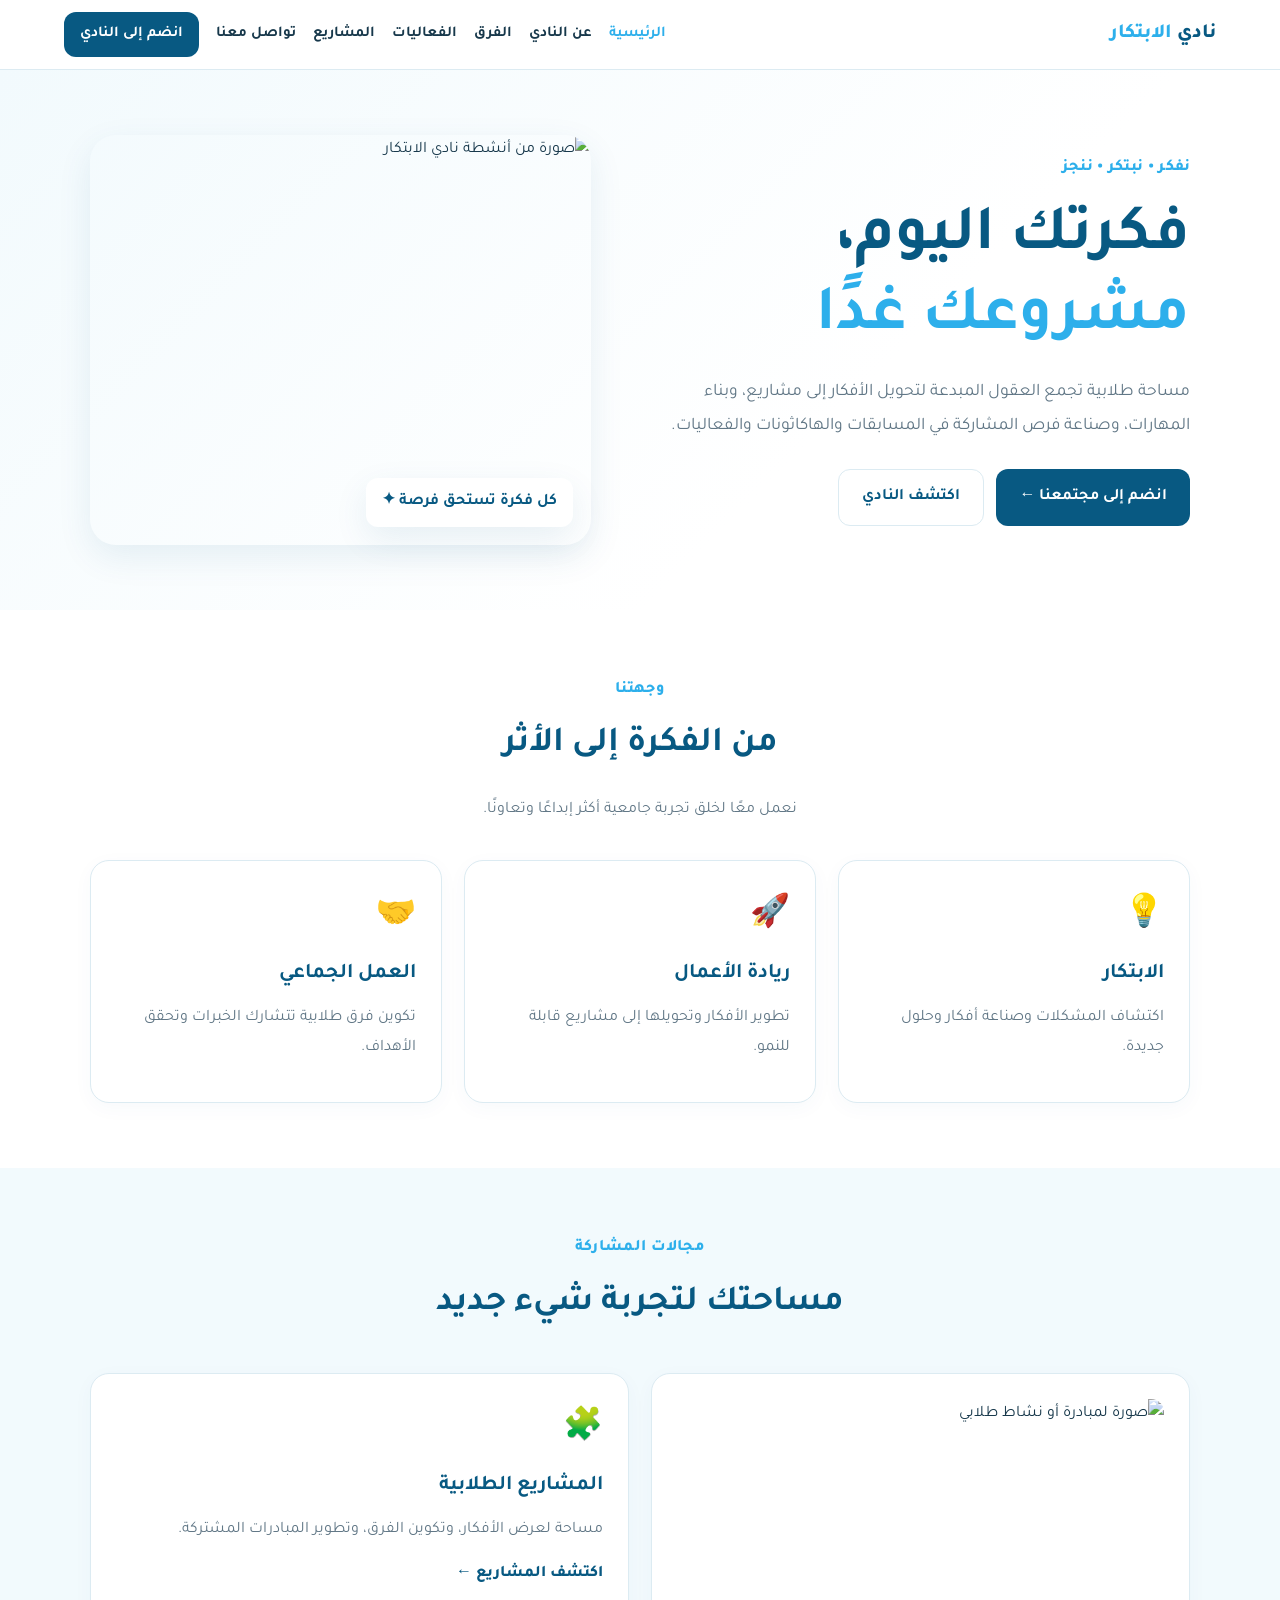
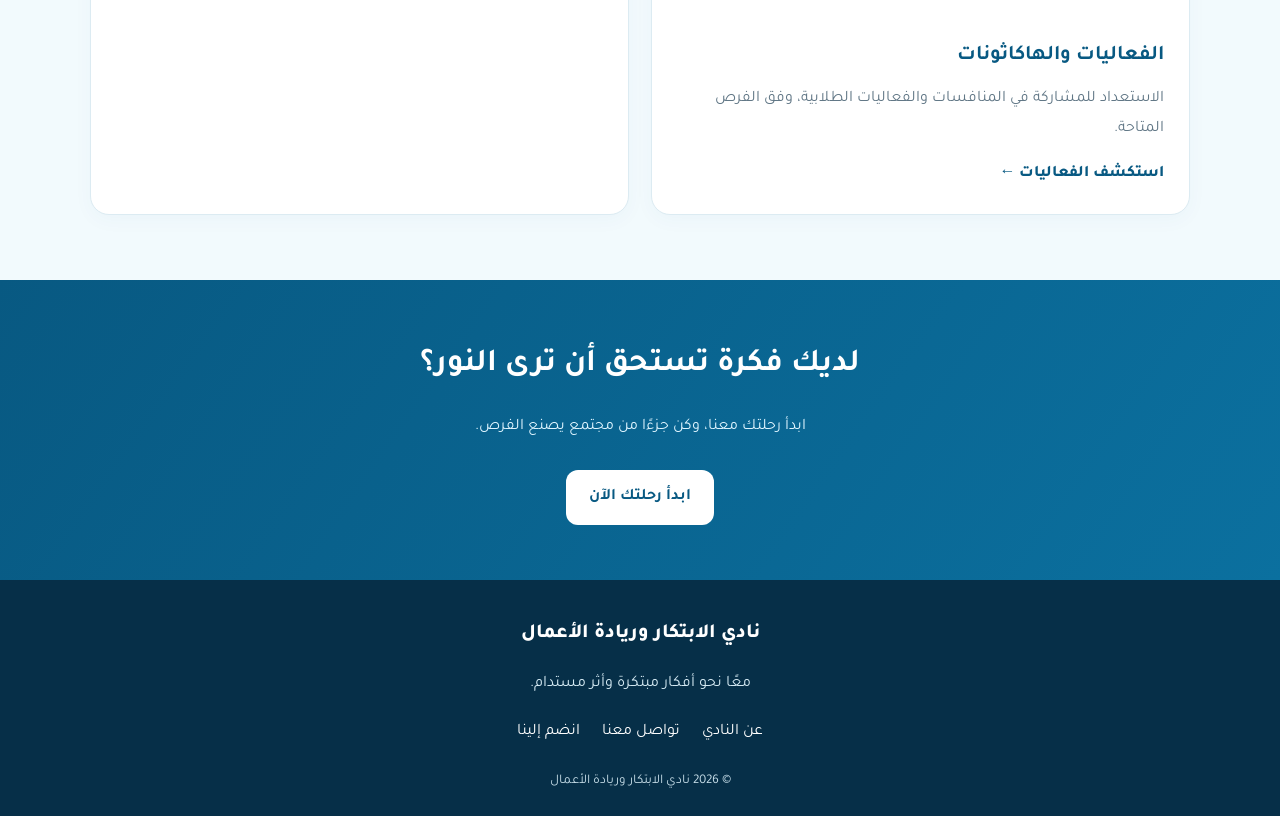
==== index.html @ 8aced0ef "Fix image filename case in index.html" ====
<!DOCTYPE html>
<html lang="ar" dir="rtl">
<head>
  <meta charset="UTF-8">
  <meta name="viewport" content="width=device-width, initial-scale=1.0">
  <meta name="description" content="نادي الابتكار وريادة الأعمال - مساحة طلابية لصناعة الأفكار والمشاريع والفرص">
  <title>نادي الابتكار وريادة الأعمال</title>
  <link rel="stylesheet" href="style.css">
</head>
<body>
<header class="header">
  <a class="logo" href="index.html">نادي <span>الابتكار</span></a>
  <button class="menu-toggle" onclick="document.querySelector('.nav').classList.toggle('open')">☰</button>
  <nav class="nav">
    <a class="active" href="index.html">الرئيسية</a>
    <a href="about.html">عن النادي</a>
    <a href="teams.html">الفرق</a>
    <a href="events.html">الفعاليات</a>
    <a href="projects.html">المشاريع</a>
    <a href="contact.html">تواصل معنا</a>
    <a class="nav-cta" href="join.html">انضم إلى النادي</a>
  </nav>
</header>

<main>
  <section class="hero">
    <div class="hero-content">
      <span class="eyebrow">نفكر • نبتكر • ننجز</span>
      <h1>فكرتك اليوم،<br><span>مشروعك غدًا</span></h1>
      <p>مساحة طلابية تجمع العقول المبدعة لتحويل الأفكار إلى مشاريع، وبناء المهارات، وصناعة فرص المشاركة في المسابقات والهاكاثونات والفعاليات.</p>
      <div class="actions">
        <a class="btn" href="join.html">انضم إلى مجتمعنا ←</a>
        <a class="btn btn-outline" href="about.html">اكتشف النادي</a>
      </div>
    </div>
    <div class="hero-image">
      <img src="IMG_1948.jpeg" alt="صورة من أنشطة نادي الابتكار">
      <div class="image-note">كل فكرة تستحق فرصة ✦</div>
    </div>
  </section>

  <section class="section">
    <div class="section-heading">
      <span class="eyebrow">وجهتنا</span>
      <h2>من الفكرة إلى الأثر</h2>
      <p>نعمل معًا لخلق تجربة جامعية أكثر إبداعًا وتعاونًا.</p>
    </div>
    <div class="grid grid-3">
      <article class="card"><div class="icon">💡</div><h3>الابتكار</h3><p>اكتشاف المشكلات وصناعة أفكار وحلول جديدة.</p></article>
      <article class="card"><div class="icon">🚀</div><h3>ريادة الأعمال</h3><p>تطوير الأفكار وتحويلها إلى مشاريع قابلة للنمو.</p></article>
      <article class="card"><div class="icon">🤝</div><h3>العمل الجماعي</h3><p>تكوين فرق طلابية تتشارك الخبرات وتحقق الأهداف.</p></article>
    </div>
  </section>

  <section class="section soft">
    <div class="section-heading">
      <span class="eyebrow">مجالات المشاركة</span>
      <h2>مساحتك لتجربة شيء جديد</h2>
    </div>
    <div class="grid grid-2">
      <article class="card">
        <img class="card-image" src="IMG_0364.JpG" alt="صورة لمبادرة أو نشاط طلابي">
        <h3>الفعاليات والهاكاثونات</h3>
        <p>الاستعداد للمشاركة في المنافسات والفعاليات الطلابية، وفق الفرص المتاحة.</p>
        <a class="text-link" href="events.html">استكشف الفعاليات ←</a>
      </article>
      <article class="card">
        <div class="icon">🧩</div>
        <h3>المشاريع الطلابية</h3>
        <p>مساحة لعرض الأفكار، وتكوين الفرق، وتطوير المبادرات المشتركة.</p>
        <a class="text-link" href="projects.html">اكتشف المشاريع ←</a>
      </article>
    </div>
  </section>

  <section class="cta-section">
    <h2>لديك فكرة تستحق أن ترى النور؟</h2>
    <p>ابدأ رحلتك معنا، وكن جزءًا من مجتمع يصنع الفرص.</p>
    <a class="btn btn-light" href="join.html">ابدأ رحلتك الآن</a>
  </section>
</main>

<footer class="footer">
  <a class="logo footer-logo" href="index.html">نادي الابتكار وريادة الأعمال</a>
  <p>معًا نحو أفكار مبتكرة وأثر مستدام.</p>
  <div class="footer-links">
    <a href="about.html">عن النادي</a><a href="contact.html">تواصل معنا</a><a href="join.html">انضم إلينا</a>
  </div>
  <small>© 2026 نادي الابتكار وريادة الأعمال</small>
</footer>
<script src="script.js"></script>
</body>
</html>
---- style.css ----
@import url('https://fonts.googleapis.com/css2?family=Tajawal:wght@400;500;600;700;800&display=swap');

:root {
  --blue: #2DAFEB;
  --dark: #085982;
  --ink: #17384B;
  --muted: #617786;
  --light: #F2FAFD;
  --white: #FFFFFF;
  --border: #DCEBF2;
  --shadow: 0 12px 35px rgba(8,89,130,.09);
}

* { box-sizing: border-box; }
html { scroll-behavior: smooth; }
body {
  margin: 0;
  font-family: 'Tajawal', Tahoma, Arial, sans-serif;
  color: var(--ink);
  background: var(--white);
  line-height: 1.9;
}
a { color: inherit; text-decoration: none; }
img { max-width: 100%; display: block; }
button, input, textarea, select { font: inherit; }
button, .btn { cursor: pointer; }

.header {
  position: sticky;
  top: 0;
  z-index: 10;
  background: rgba(255,255,255,.96);
  border-bottom: 1px solid var(--border);
  padding: 12px 5%;
  display: flex;
  align-items: center;
  justify-content: space-between;
  gap: 20px;
}
.logo { font-size: 1.25rem; font-weight: 800; color: var(--dark); white-space: nowrap; }
.logo span { color: var(--blue); }
.nav { display: flex; align-items: center; gap: 17px; flex-wrap: wrap; }
.nav a { font-size: .94rem; font-weight: 600; transition: color .2s; }
.nav a:hover, .nav a.active { color: var(--blue); }
.nav .nav-cta {
  background: var(--dark);
  color: white;
  padding: 8px 16px;
  border-radius: 12px;
}
.menu-toggle {
  display: none;
  background: var(--light);
  color: var(--dark);
  border: 0;
  padding: 7px 12px;
  border-radius: 8px;
  font-size: 1.4rem;
}

.hero {
  padding: 65px 7%;
  display: grid;
  grid-template-columns: 1.05fr .95fr;
  gap: 45px;
  align-items: center;
  background: linear-gradient(135deg, #F2FAFD, #FFFFFF 65%);
}
.hero h1 {
  font-size: clamp(2.5rem, 5vw, 4.5rem);
  line-height: 1.25;
  margin: 15px 0;
  color: var(--dark);
}
.hero h1 span { color: var(--blue); }
.hero p { color: var(--muted); font-size: 1.1rem; max-width: 650px; }
.eyebrow { color: var(--blue); font-weight: 800; letter-spacing: .3px; }
.actions { display: flex; flex-wrap: wrap; gap: 12px; margin-top: 26px; }
.btn {
  display: inline-flex;
  justify-content: center;
  align-items: center;
  border: 0;
  background: var(--dark);
  color: white;
  padding: 12px 23px;
  border-radius: 12px;
  font-weight: 700;
  transition: transform .2s, background .2s;
}
.btn:hover { background: #064565; transform: translateY(-2px); }
.btn-outline { background: white; color: var(--dark); border: 1px solid var(--border); }
.btn-outline:hover { color: white; }
.hero-image { position: relative; }
.hero-image img {
  width: 100%;
  height: 410px;
  object-fit: cover;
  border-radius: 26px;
  box-shadow: var(--shadow);
}
.image-note {
  position: absolute;
  bottom: 18px;
  right: 18px;
  background: white;
  color: var(--dark);
  padding: 9px 16px;
  border-radius: 12px;
  font-weight: 700;
  box-shadow: var(--shadow);
}

.section { padding: 65px 7%; }
.soft { background: var(--light); }
.section-heading { text-align: center; margin: 0 auto 35px; max-width: 700px; }
.section-heading h2, .section h2 { color: var(--dark); }
.section-heading h2 { font-size: 2.2rem; margin: 7px 0; }
.section-heading p { color: var(--muted); }
.grid { display: grid; gap: 22px; }
.grid-2 { grid-template-columns: repeat(2, minmax(0,1fr)); }
.grid-3 { grid-template-columns: repeat(3, minmax(0,1fr)); }
.card {
  background: white;
  border: 1px solid var(--border);
  border-radius: 19px;
  padding: 25px;
  box-shadow: 0 5px 20px rgba(8,89,130,.035);
  transition: transform .2s, box-shadow .2s;
  min-width: 0;
}
.card:hover { transform: translateY(-4px); box-shadow: var(--shadow); }
.card h3 { color: var(--dark); margin: 8px 0; font-size: 1.3rem; }
.card p { color: var(--muted); margin: 8px 0 14px; }
.card-image {
  width: 100%;
  height: 220px;
  object-fit: cover;
  border-radius: 13px;
  margin-bottom: 18px;
}
.icon { font-size: 2rem; margin-bottom: 8px; }
.text-link { color: var(--dark); font-weight: 800; }
.text-link:hover { color: var(--blue); }

.cta-section {
  text-align: center;
  padding: 55px 7%;
  background: linear-gradient(125deg, var(--dark), #0B709F);
  color: white;
}
.cta-section h2 { font-size: 2rem; margin: 0 0 8px; }
.cta-section p { color: #DFF5FF; }
.btn-light { background: white; color: var(--dark); margin-top: 12px; }
.btn-light:hover { background: #EAF8FF; color: var(--dark); }

.page-hero {
  padding: 65px 7%;
  text-align: center;
  background: linear-gradient(135deg, #EAF8FF, #FFFFFF);
}
.page-hero h1 { color: var(--dark); font-size: clamp(2rem,4vw,3.4rem); margin: 10px 0; }
.page-hero p { color: var(--muted); max-width: 760px; margin: auto; font-size: 1.08rem; }
.tag {
  display: inline-block;
  padding: 4px 12px;
  border-radius: 20px;
  background: #E5F7FF;
  color: var(--dark);
  font-size: .85rem;
  font-weight: 700;
}
.notice {
  background: #F2FAFD;
  color: var(--dark);
  border-right: 4px solid var(--blue);
  border-radius: 10px;
  padding: 15px 18px;
  margin-top: 25px;
}

.form-layout { display: grid; grid-template-columns: .85fr 1.15fr; gap: 35px; align-items: start; }
.form-card { background: white; border: 1px solid var(--border); padding: 28px; border-radius: 20px; box-shadow: var(--shadow); }
.form-card label { display: block; font-weight: 700; margin: 12px 0 5px; }
.form-card input, .form-card textarea, .form-card select {
  display: block;
  width: 100%;
  border: 1px solid #CCDDE7;
  border-radius: 10px;
  padding: 11px 13px;
  background: #FCFEFF;
  color: var(--ink);
  outline: none;
}
.form-card input:focus, .form-card textarea:focus, .form-card select:focus {
  border-color: var(--blue);
  box-shadow: 0 0 0 3px rgba(45,175,235,.12);
}
.form-card textarea { resize: vertical; }
.form-card .btn { margin-top: 18px; width: 100%; }
.form-card small { display: block; color: var(--muted); margin-top: 12px; }
.form-status { color: var(--dark); font-weight: 700; }

.footer { background: #062F48; color: white; padding: 35px 7% 20px; text-align: center; }
.footer-logo { color: white; }
.footer p { color: #D5EAF3; }
.footer-links { display: flex; justify-content: center; gap: 22px; flex-wrap: wrap; margin: 18px 0; }
.footer-links a:hover { color: var(--blue); }
.footer small { color: #C5DCE7; }

@media (max-width: 1000px) {
  .header { flex-wrap: wrap; }
  .menu-toggle { display: block; }
  .nav { display: none; width: 100%; flex-direction: column; align-items: stretch; gap: 0; }
  .nav.open { display: flex; }
  .nav a { padding: 10px; border-bottom: 1px solid var(--border); }
  .nav .nav-cta { text-align: center; margin-top: 8px; }
  .hero { grid-template-columns: 1fr; padding: 45px 6%; }
  .hero-image img { height: 340px; }
  .grid-3 { grid-template-columns: repeat(2, minmax(0,1fr)); }
}
@media (max-width: 600px) {
  .header { padding: 12px 5%; }
  .hero { gap: 25px; }
  .hero h1 { font-size: 2.5rem; }
  .hero-image img { height: 270px; border-radius: 18px; }
  .section { padding: 45px 5%; }
  .section-heading h2 { font-size: 1.8rem; }
  .grid-2, .grid-3, .form-layout { grid-template-columns: 1fr; }
  .card { padding: 20px; }
  .card-image { height: 210px; }
  .page-hero { padding: 45px 5%; }
  .form-card { padding: 20px; }
  .cta-section { padding: 42px 5%; }
  .cta-section h2 { font-size: 1.7rem; }
}
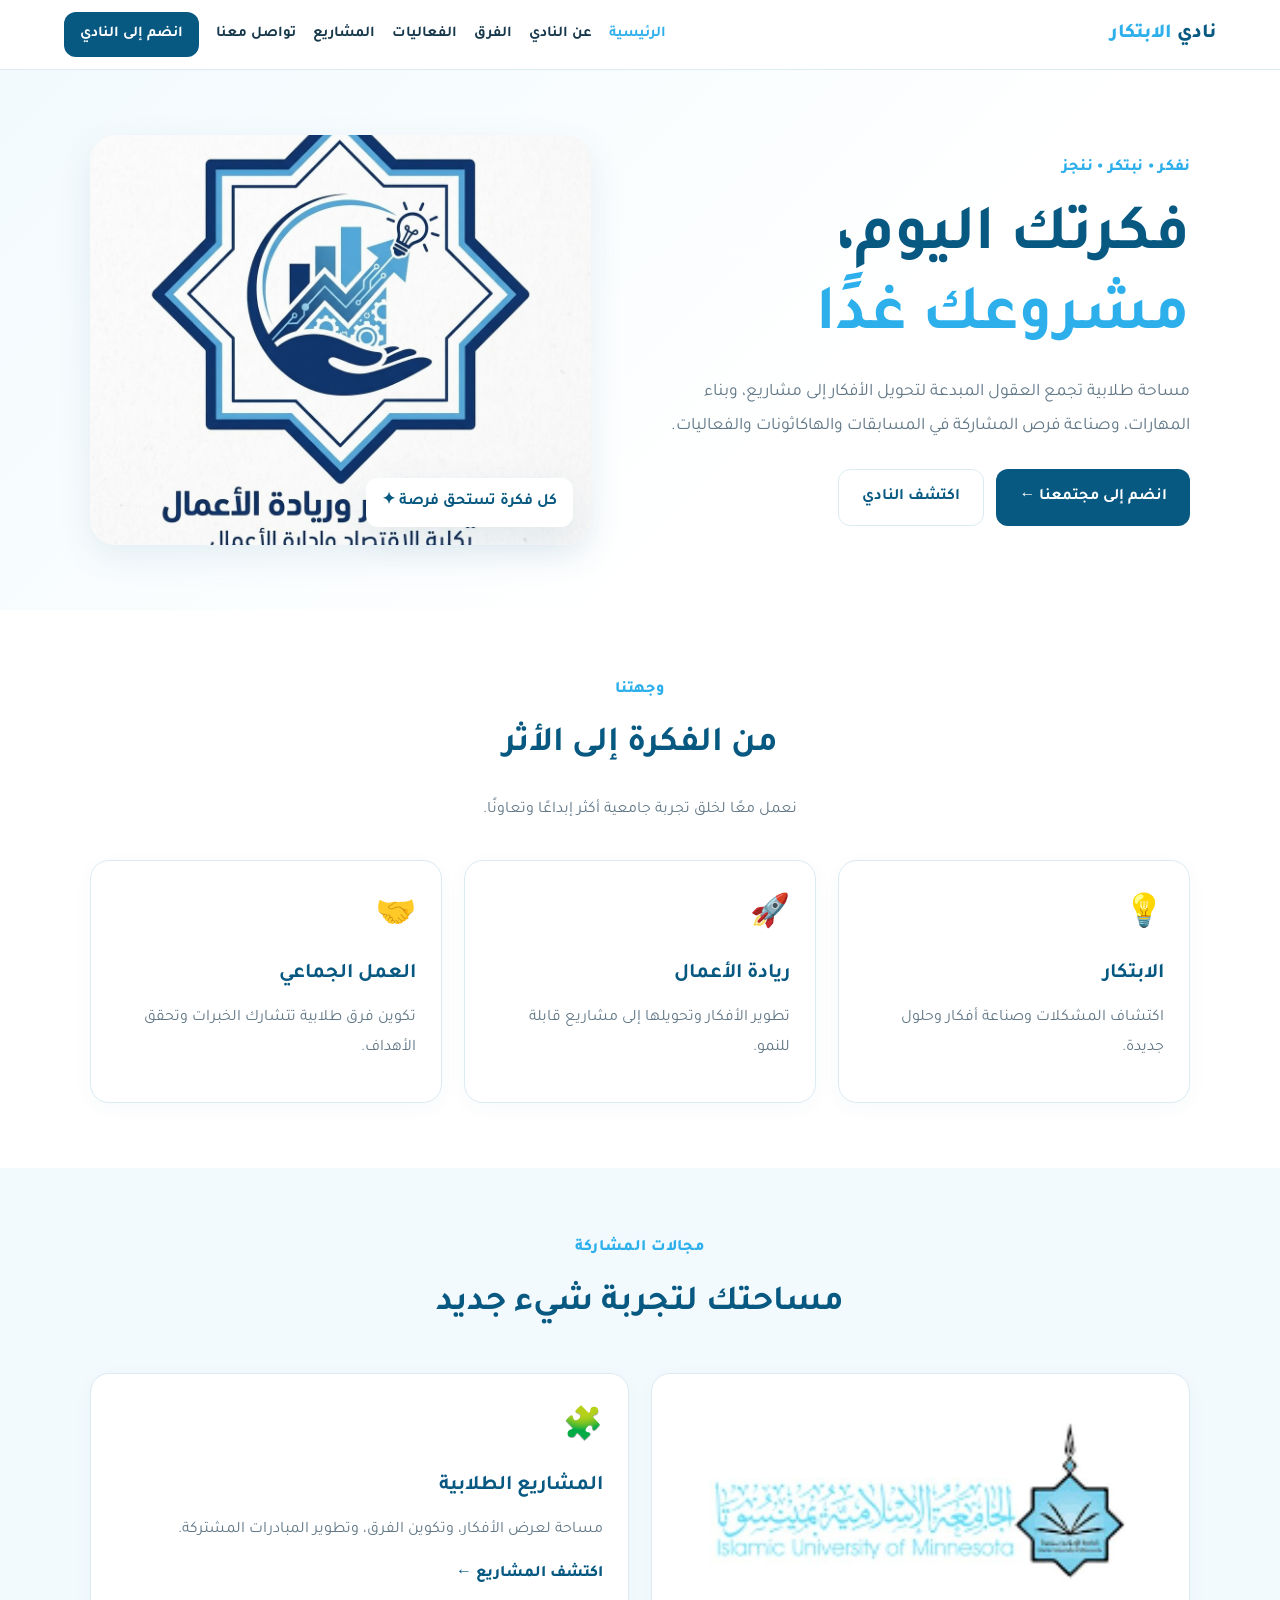
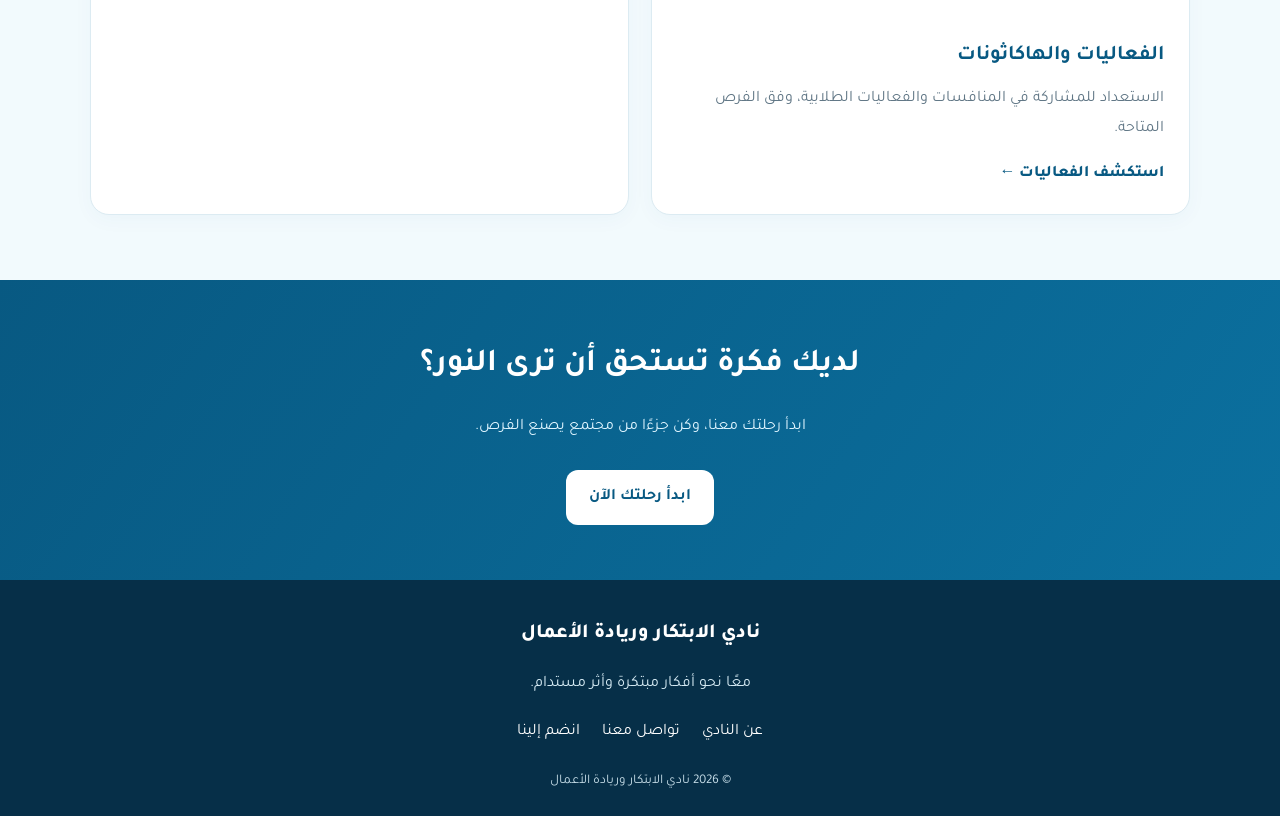
==== commit dcb9213e: "Update index.html" ====
--- a/index.html
+++ b/index.html
@@ -35,7 +35,7 @@
       </div>
     </div>
     <div class="hero-image">
-      <img src="IMG_1948.jpeg" alt="صورة من أنشطة نادي الابتكار">
+      <img src="IMG_1948.JPG" alt="صورة من أنشطة نادي الابتكار">
       <div class="image-note">كل فكرة تستحق فرصة ✦</div>
     </div>
   </section>
@@ -60,7 +60,7 @@
     </div>
     <div class="grid grid-2">
       <article class="card">
-        <img class="card-image" src="IMG_0364.JpG" alt="صورة لمبادرة أو نشاط طلابي">
+        <img class="card-image" src="IMG_0364.JPG" alt="صورة لمبادرة أو نشاط طلابي">
         <h3>الفعاليات والهاكاثونات</h3>
         <p>الاستعداد للمشاركة في المنافسات والفعاليات الطلابية، وفق الفرص المتاحة.</p>
         <a class="text-link" href="events.html">استكشف الفعاليات ←</a>
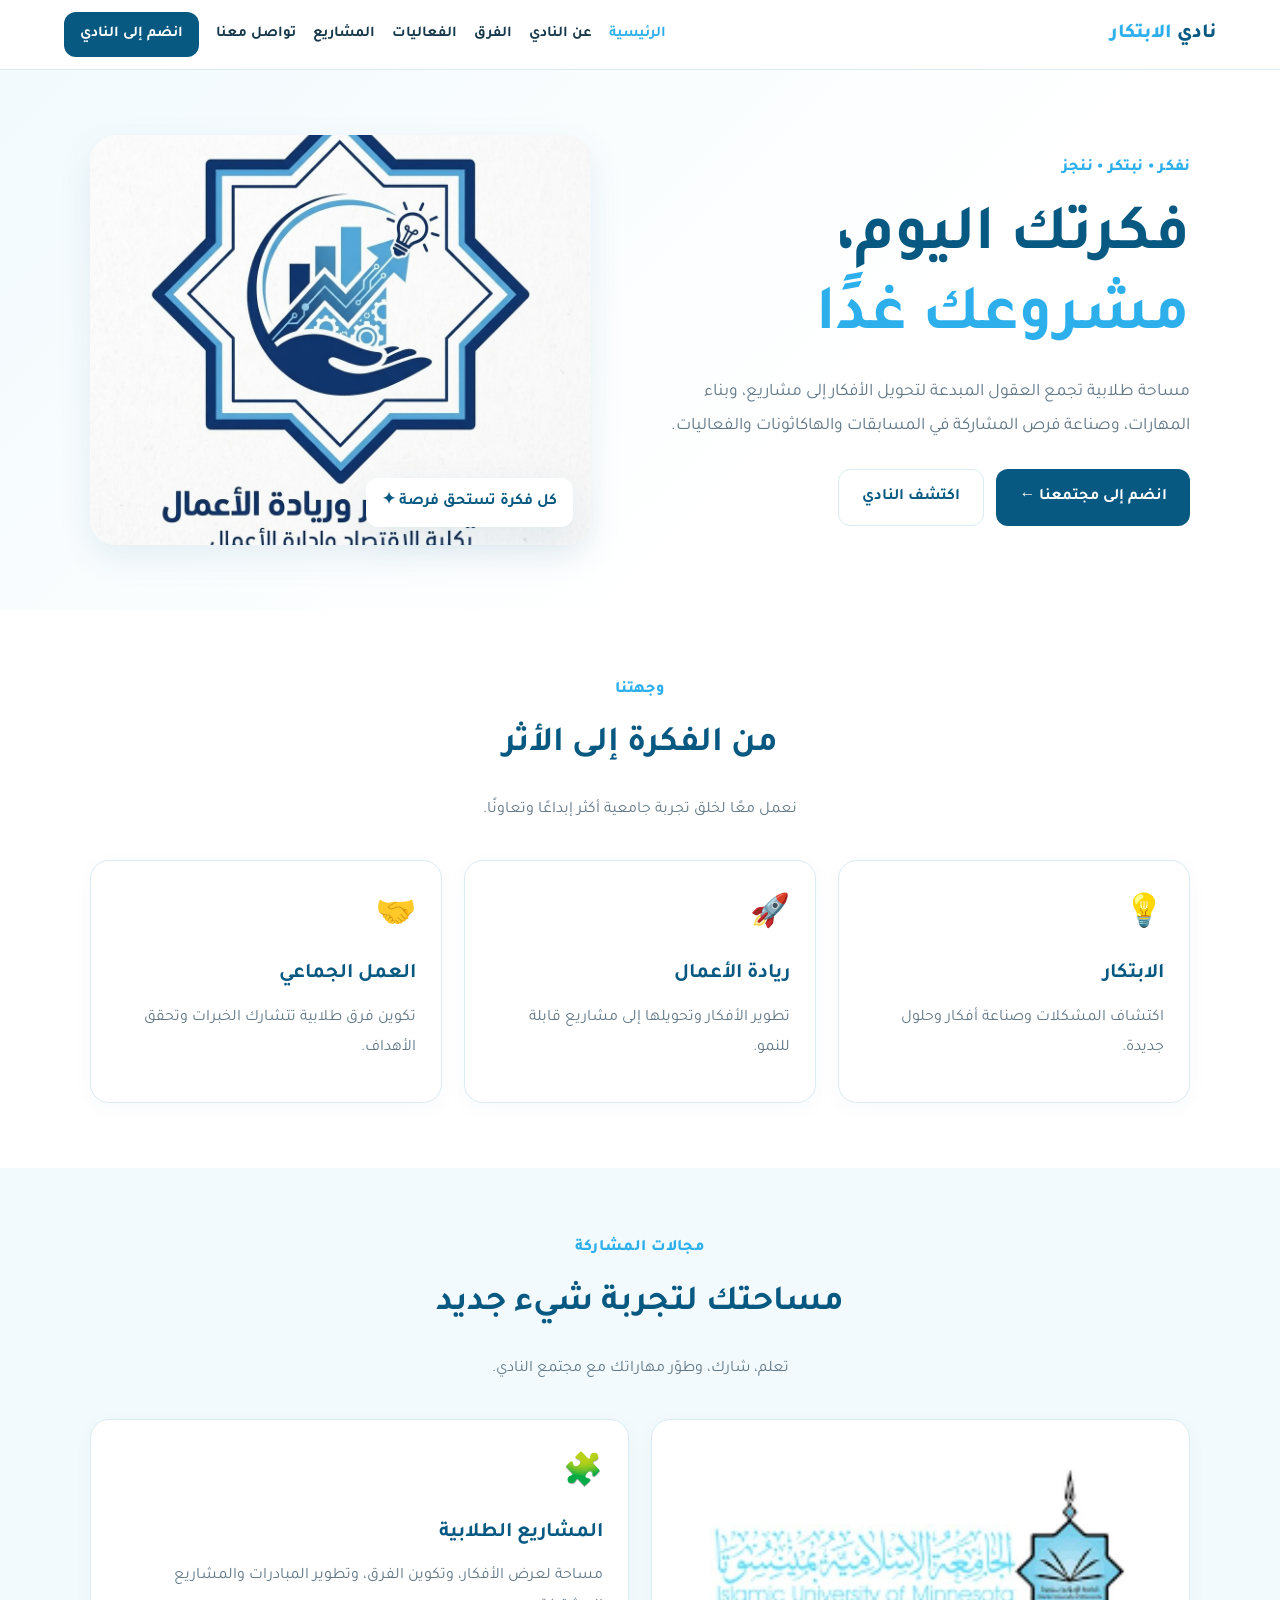
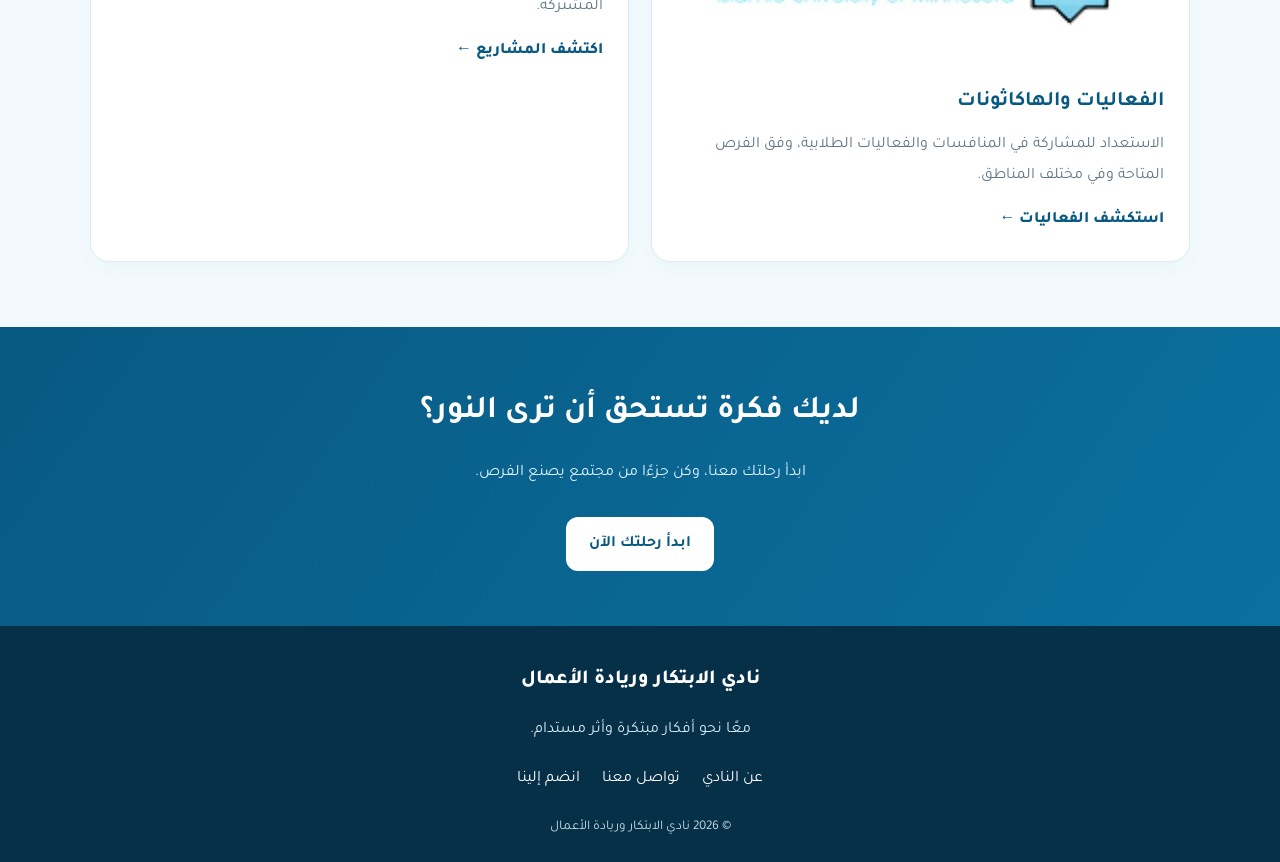
==== commit 7745c71b: "Update index.html" ====
--- a/index.html
+++ b/index.html
@@ -1,17 +1,26 @@
-
 <!DOCTYPE html>
 <html lang="ar" dir="rtl">
 <head>
   <meta charset="UTF-8">
   <meta name="viewport" content="width=device-width, initial-scale=1.0">
   <meta name="description" content="نادي الابتكار وريادة الأعمال - مساحة طلابية لصناعة الأفكار والمشاريع والفرص">
+  <meta name="theme-color" content="#085982">
   <title>نادي الابتكار وريادة الأعمال</title>
+  <!-- ملف التنسيق -->
   <link rel="stylesheet" href="style.css">
 </head>
 <body>
 <header class="header">
-  <a class="logo" href="index.html">نادي <span>الابتكار</span></a>
-  <button class="menu-toggle" onclick="document.querySelector('.nav').classList.toggle('open')">☰</button>
+  <a class="logo" href="index.html">
+    نادي <span>الابتكار</span>
+  </a>
+  <button
+    class="menu-toggle"
+    type="button"
+    aria-label="فتح قائمة التنقل"
+    onclick="document.querySelector('.nav').classList.toggle('open')">
+    ☰
+  </button>
   <nav class="nav">
     <a class="active" href="index.html">الرئيسية</a>
     <a href="about.html">عن النادي</a>
@@ -22,24 +31,35 @@
     <a class="nav-cta" href="join.html">انضم إلى النادي</a>
   </nav>
 </header>
-
 <main>
+  <!-- القسم الرئيسي -->
   <section class="hero">
     <div class="hero-content">
       <span class="eyebrow">نفكر • نبتكر • ننجز</span>
-      <h1>فكرتك اليوم،<br><span>مشروعك غدًا</span></h1>
-      <p>مساحة طلابية تجمع العقول المبدعة لتحويل الأفكار إلى مشاريع، وبناء المهارات، وصناعة فرص المشاركة في المسابقات والهاكاثونات والفعاليات.</p>
+      <h1>
+        فكرتك اليوم،
+        <br>
+        <span>مشروعك غدًا</span>
+      </h1>
+      <p>
+        مساحة طلابية تجمع العقول المبدعة لتحويل الأفكار إلى مشاريع،
+        وبناء المهارات، وصناعة فرص المشاركة في المسابقات
+        والهاكاثونات والفعاليات.
+      </p>
       <div class="actions">
         <a class="btn" href="join.html">انضم إلى مجتمعنا ←</a>
         <a class="btn btn-outline" href="about.html">اكتشف النادي</a>
       </div>
     </div>
     <div class="hero-image">
-      <img src="IMG_1948.JPG" alt="صورة من أنشطة نادي الابتكار">
+      <img
+        src="IMG_1948.JPG"
+        alt="صورة من أنشطة نادي الابتكار"
+        onerror="this.style.display='none'">
       <div class="image-note">كل فكرة تستحق فرصة ✦</div>
     </div>
   </section>
-
+  <!-- أهداف النادي -->
   <section class="section">
     <div class="section-heading">
       <span class="eyebrow">وجهتنا</span>
@@ -47,49 +67,79 @@
       <p>نعمل معًا لخلق تجربة جامعية أكثر إبداعًا وتعاونًا.</p>
     </div>
     <div class="grid grid-3">
-      <article class="card"><div class="icon">💡</div><h3>الابتكار</h3><p>اكتشاف المشكلات وصناعة أفكار وحلول جديدة.</p></article>
-      <article class="card"><div class="icon">🚀</div><h3>ريادة الأعمال</h3><p>تطوير الأفكار وتحويلها إلى مشاريع قابلة للنمو.</p></article>
-      <article class="card"><div class="icon">🤝</div><h3>العمل الجماعي</h3><p>تكوين فرق طلابية تتشارك الخبرات وتحقق الأهداف.</p></article>
+      <article class="card">
+        <div class="icon">💡</div>
+        <h3>الابتكار</h3>
+        <p>اكتشاف المشكلات وصناعة أفكار وحلول جديدة.</p>
+      </article>
+      <article class="card">
+        <div class="icon">🚀</div>
+        <h3>ريادة الأعمال</h3>
+        <p>تطوير الأفكار وتحويلها إلى مشاريع قابلة للنمو.</p>
+      </article>
+      <article class="card">
+        <div class="icon">🤝</div>
+        <h3>العمل الجماعي</h3>
+        <p>تكوين فرق طلابية تتشارك الخبرات وتحقق الأهداف.</p>
+      </article>
     </div>
   </section>
-
+  <!-- مجالات المشاركة -->
   <section class="section soft">
     <div class="section-heading">
       <span class="eyebrow">مجالات المشاركة</span>
       <h2>مساحتك لتجربة شيء جديد</h2>
+      <p>تعلم، شارك، وطوّر مهاراتك مع مجتمع النادي.</p>
     </div>
     <div class="grid grid-2">
       <article class="card">
-        <img class="card-image" src="IMG_0364.JPG" alt="صورة لمبادرة أو نشاط طلابي">
+        <img
+          class="card-image"
+          src="IMG_0364.JPG"
+          alt="صورة لمبادرة أو نشاط طلابي">
         <h3>الفعاليات والهاكاثونات</h3>
-        <p>الاستعداد للمشاركة في المنافسات والفعاليات الطلابية، وفق الفرص المتاحة.</p>
-        <a class="text-link" href="events.html">استكشف الفعاليات ←</a>
+        <p>
+          الاستعداد للمشاركة في المنافسات والفعاليات الطلابية،
+          وفق الفرص المتاحة وفي مختلف المناطق.
+        </p>
+        <a class="text-link" href="events.html">
+          استكشف الفعاليات ←
+        </a>
       </article>
       <article class="card">
         <div class="icon">🧩</div>
         <h3>المشاريع الطلابية</h3>
-        <p>مساحة لعرض الأفكار، وتكوين الفرق، وتطوير المبادرات المشتركة.</p>
-        <a class="text-link" href="projects.html">اكتشف المشاريع ←</a>
+        <p>
+          مساحة لعرض الأفكار، وتكوين الفرق،
+          وتطوير المبادرات والمشاريع المشتركة.
+        </p>
+        <a class="text-link" href="projects.html">
+          اكتشف المشاريع ←
+        </a>
       </article>
     </div>
   </section>
-
+  <!-- دعوة للانضمام -->
   <section class="cta-section">
     <h2>لديك فكرة تستحق أن ترى النور؟</h2>
     <p>ابدأ رحلتك معنا، وكن جزءًا من مجتمع يصنع الفرص.</p>
     <a class="btn btn-light" href="join.html">ابدأ رحلتك الآن</a>
   </section>
 </main>
-
+<!-- تذييل الموقع -->
 <footer class="footer">
-  <a class="logo footer-logo" href="index.html">نادي الابتكار وريادة الأعمال</a>
+  <a class="logo footer-logo" href="index.html">
+    نادي الابتكار وريادة الأعمال
+  </a>
   <p>معًا نحو أفكار مبتكرة وأثر مستدام.</p>
   <div class="footer-links">
-    <a href="about.html">عن النادي</a><a href="contact.html">تواصل معنا</a><a href="join.html">انضم إلينا</a>
+    <a href="about.html">عن النادي</a>
+    <a href="contact.html">تواصل معنا</a>
+    <a href="join.html">انضم إلينا</a>
   </div>
   <small>© 2026 نادي الابتكار وريادة الأعمال</small>
 </footer>
+<!-- ملف JavaScript -->
 <script src="script.js"></script>
 </body>
 </html>
-
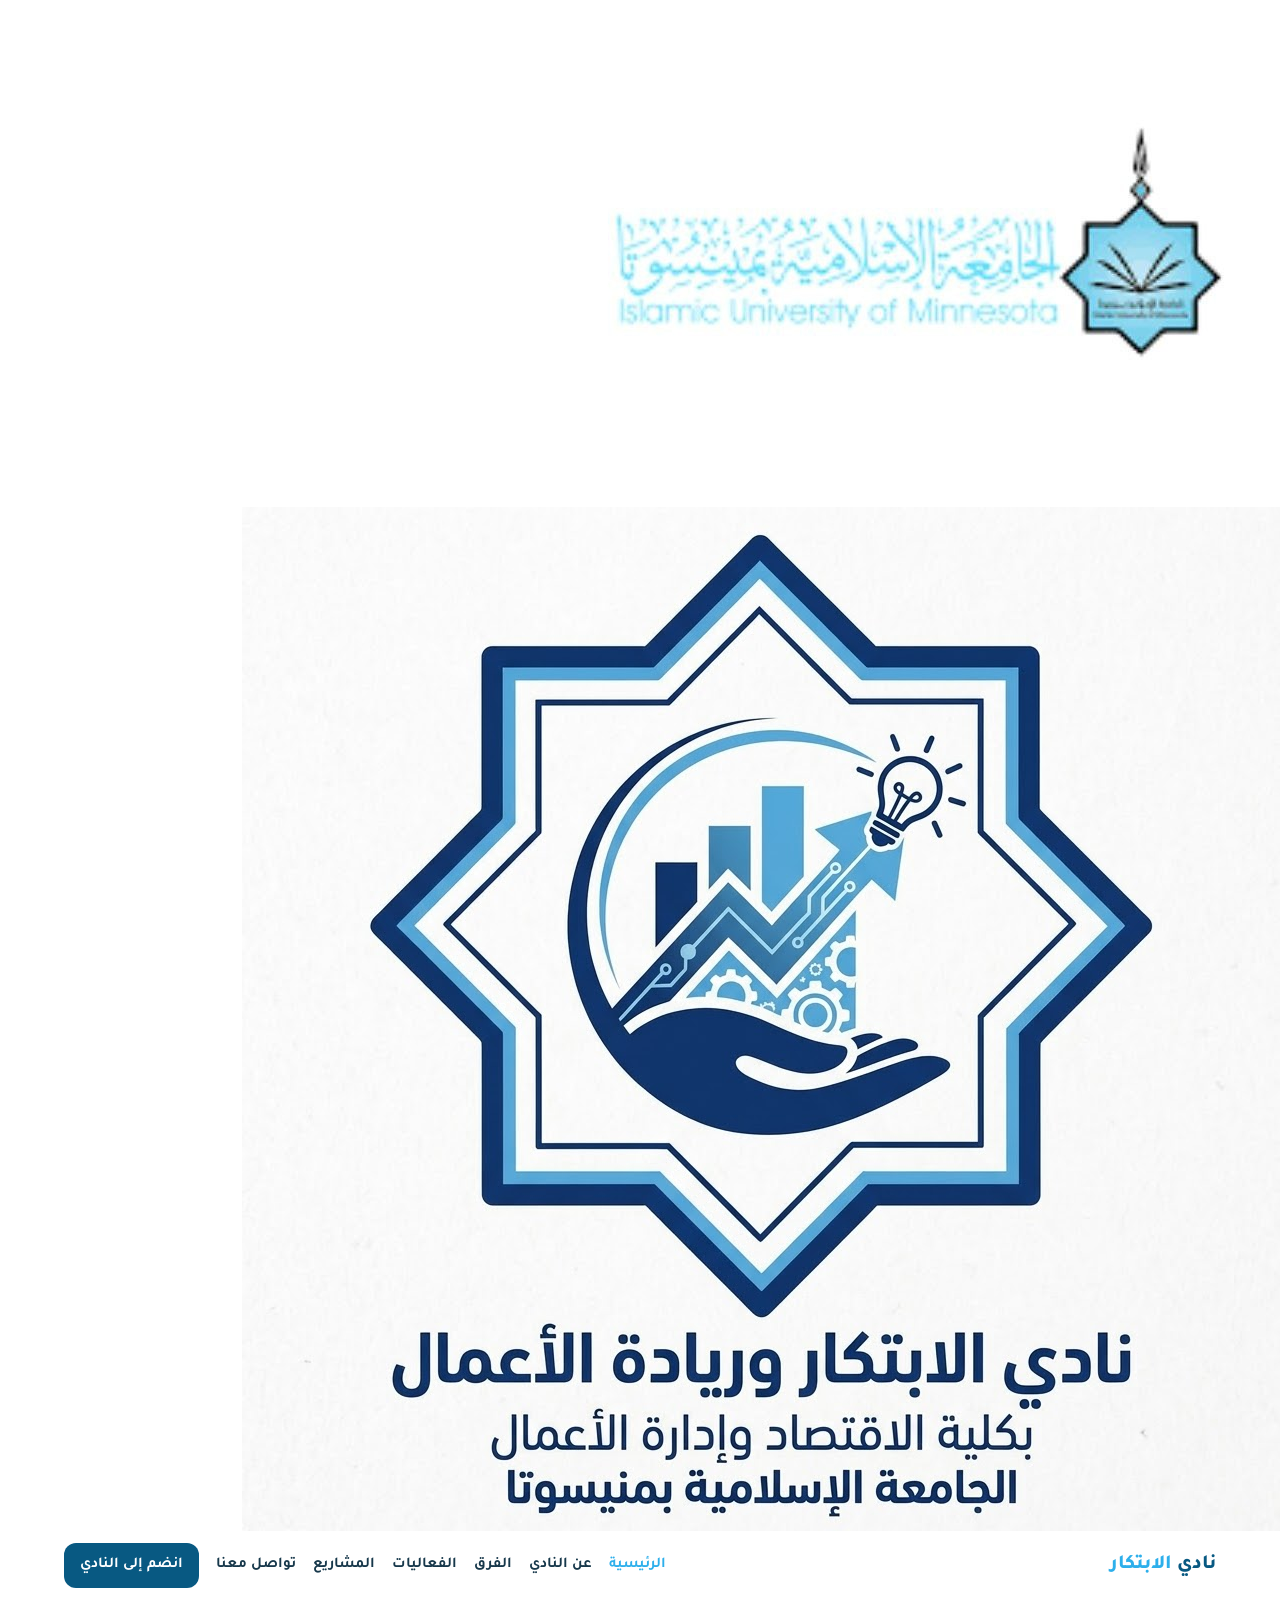
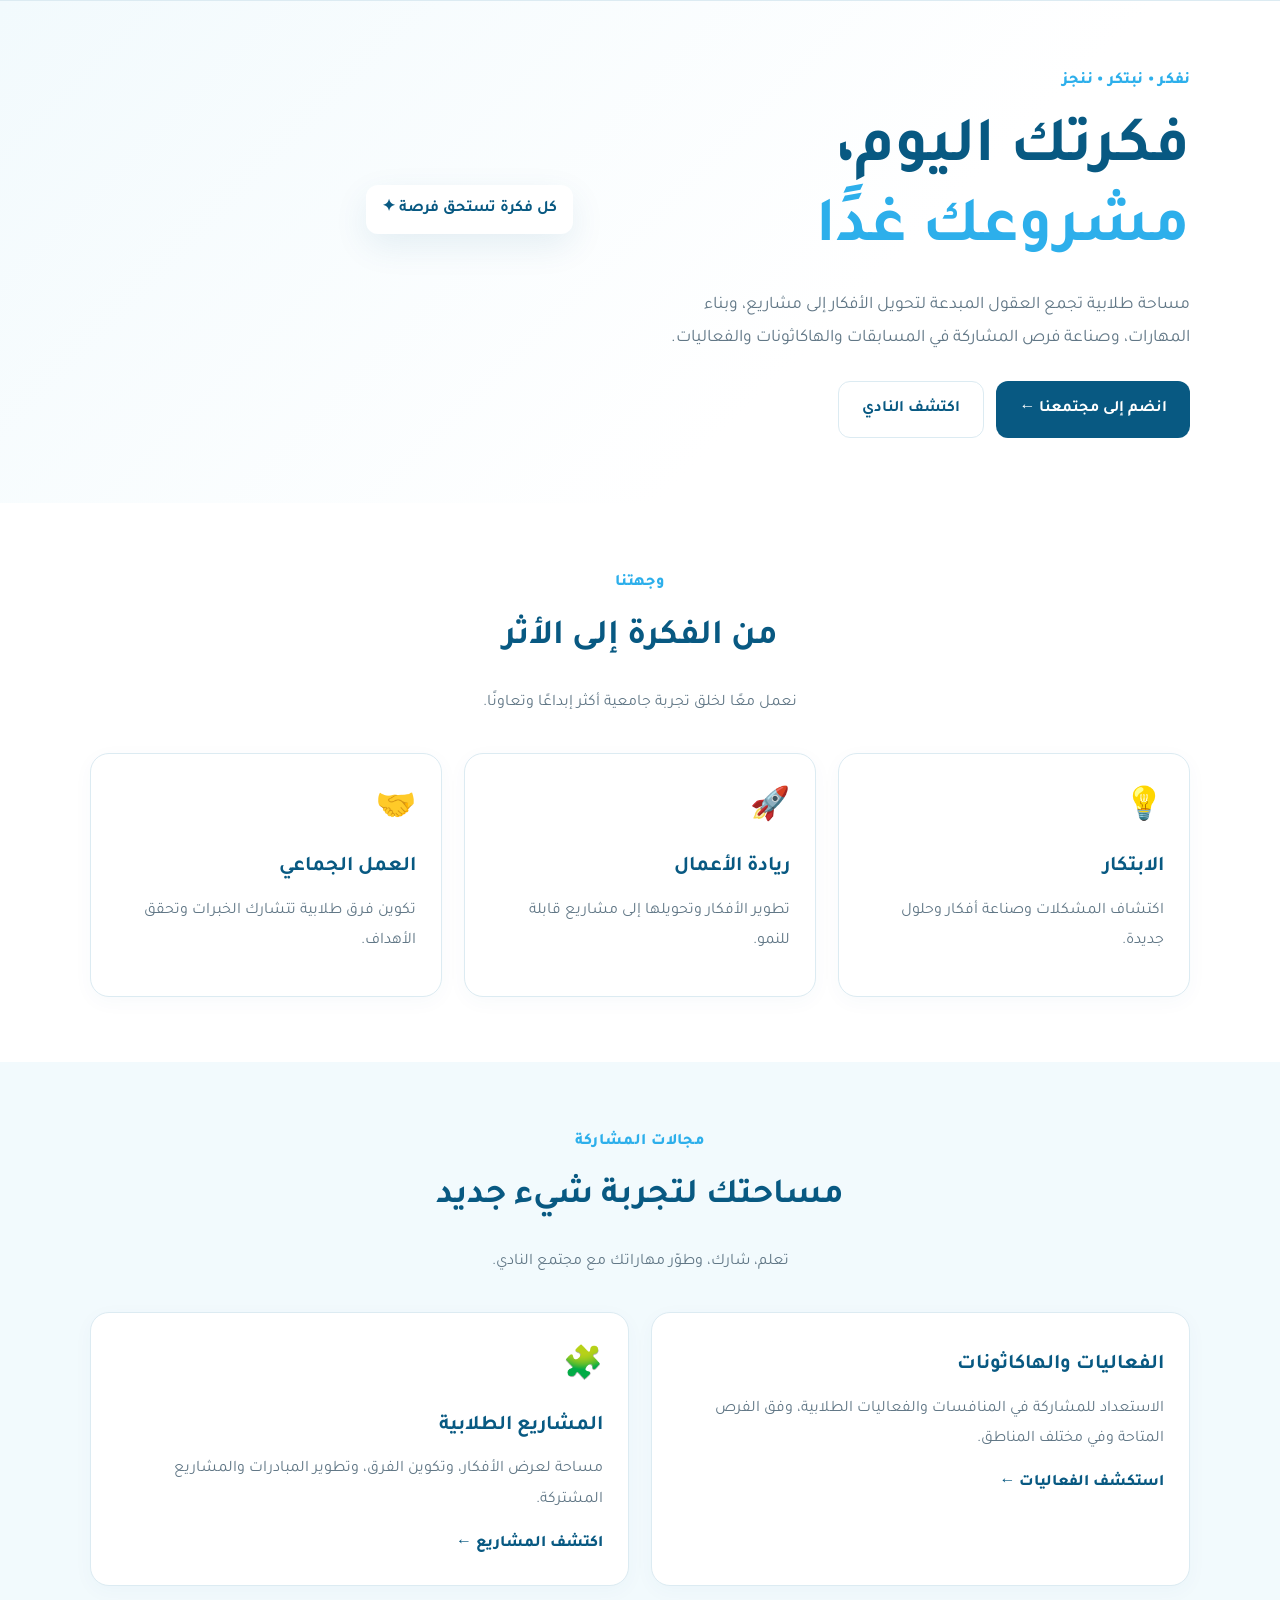
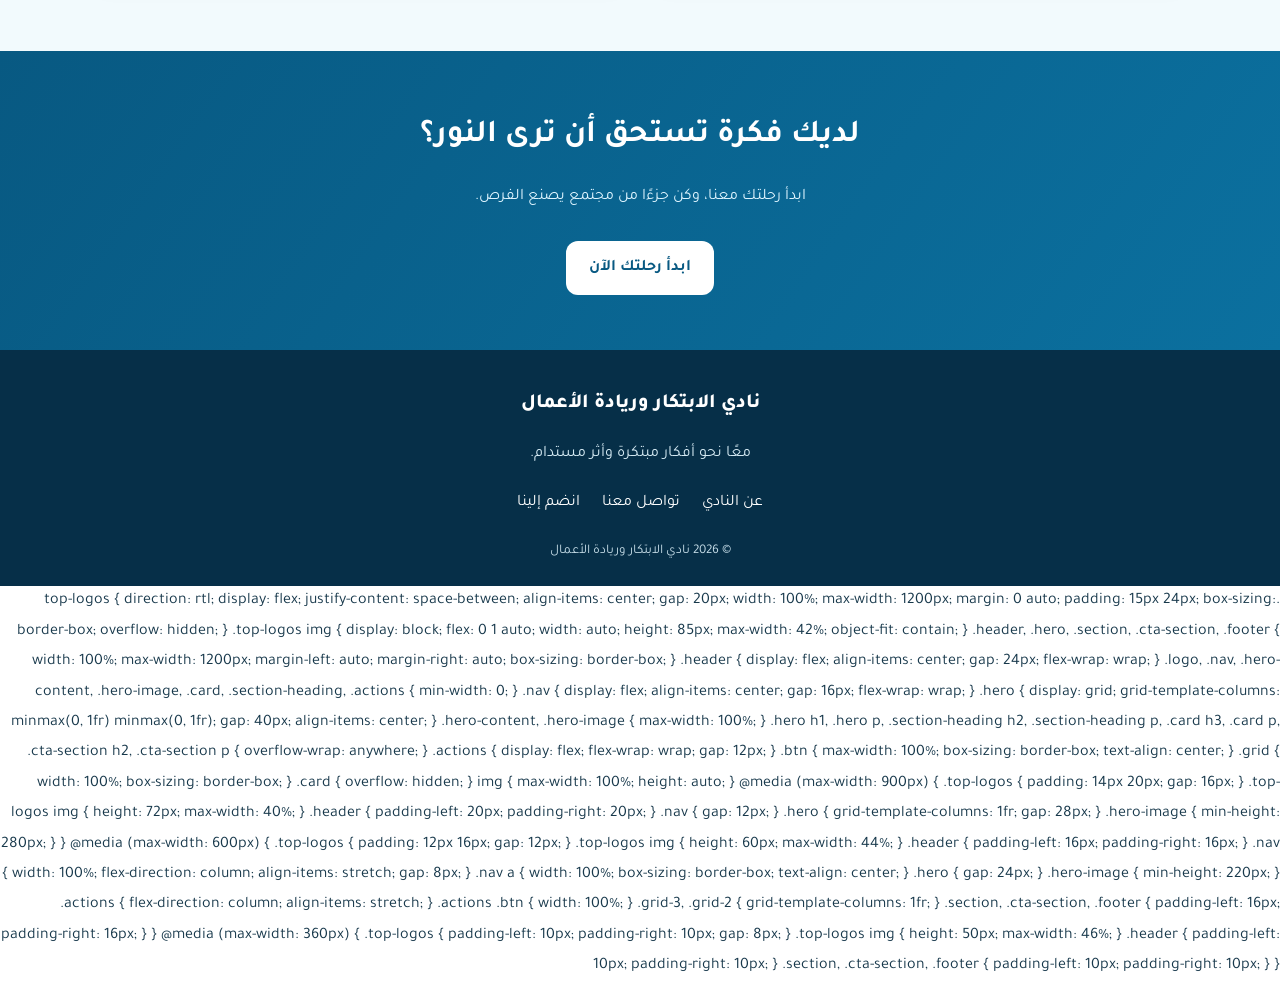
==== commit 99e9dbfa: "Update index.html" ====
--- a/index.html
+++ b/index.html
@@ -6,140 +6,313 @@
   <meta name="description" content="نادي الابتكار وريادة الأعمال - مساحة طلابية لصناعة الأفكار والمشاريع والفرص">
   <meta name="theme-color" content="#085982">
   <title>نادي الابتكار وريادة الأعمال</title>
-  <!-- ملف التنسيق -->
   <link rel="stylesheet" href="style.css">
 </head>
 <body>
-<header class="header">
-  <a class="logo" href="index.html">
-    نادي <span>الابتكار</span>
-  </a>
-  <button
-    class="menu-toggle"
-    type="button"
-    aria-label="فتح قائمة التنقل"
-    onclick="document.querySelector('.nav').classList.toggle('open')">
-    ☰
-  </button>
-  <nav class="nav">
-    <a class="active" href="index.html">الرئيسية</a>
-    <a href="about.html">عن النادي</a>
-    <a href="teams.html">الفرق</a>
-    <a href="events.html">الفعاليات</a>
-    <a href="projects.html">المشاريع</a>
-    <a href="contact.html">تواصل معنا</a>
-    <a class="nav-cta" href="join.html">انضم إلى النادي</a>
-  </nav>
-</header>
-<main>
-  <!-- القسم الرئيسي -->
-  <section class="hero">
-    <div class="hero-content">
-      <span class="eyebrow">نفكر • نبتكر • ننجز</span>
-      <h1>
-        فكرتك اليوم،
-        <br>
-        <span>مشروعك غدًا</span>
-      </h1>
-      <p>
-        مساحة طلابية تجمع العقول المبدعة لتحويل الأفكار إلى مشاريع،
-        وبناء المهارات، وصناعة فرص المشاركة في المسابقات
-        والهاكاثونات والفعاليات.
-      </p>
-      <div class="actions">
-        <a class="btn" href="join.html">انضم إلى مجتمعنا ←</a>
-        <a class="btn btn-outline" href="about.html">اكتشف النادي</a>
-      </div>
+  <div class="top-logos">
+    <img src="IMG_0364.JPG" alt="شعار الجامعة الإسلامية بمنيسوتا">
+    <img src="IMG_1948.JPG" alt="شعار نادي الابتكار وريادة الأعمال">
+  </div>
+  <header class="header">
+    <a class="logo" href="index.html">
+      نادي <span>الابتكار</span>
+    </a>
+    <button
+      class="menu-toggle"
+      type="button"
+      aria-label="فتح قائمة التنقل"
+      aria-controls="main-navigation"
+      aria-expanded="false">
+      ☰
+    </button>
+    <nav class="nav" id="main-navigation">
+      <a class="active" href="index.html">الرئيسية</a>
+      <a href="about.html">عن النادي</a>
+      <a href="teams.html">الفرق</a>
+      <a href="events.html">الفعاليات</a>
+      <a href="projects.html">المشاريع</a>
+      <a href="contact.html">تواصل معنا</a>
+      <a class="nav-cta" href="join.html">انضم إلى النادي</a>
+    </nav>
+  </header>
+  <main>
+    <section class="hero">
+      <div class="hero-content">
+        <span class="eyebrow">نفكر • نبتكر • ننجز</span>
+        <h1>
+          فكرتك اليوم،
+          <br>
+          <span>مشروعك غدًا</span>
+        </h1>
+        <p>
+          مساحة طلابية تجمع العقول المبدعة لتحويل الأفكار إلى مشاريع،
+          وبناء المهارات، وصناعة فرص المشاركة في المسابقات
+          والهاكاثونات والفعاليات.
+        </p>
+        <div class="actions">
+          <a class="btn" href="join.html">انضم إلى مجتمعنا ←</a>
+          <a class="btn btn-outline" href="about.html">اكتشف النادي</a>
+        </div>
+      </div>
+      <div class="hero-image">
+        <div class="image-note">كل فكرة تستحق فرصة ✦</div>
+      </div>
+    </section>
+    <section class="section">
+      <div class="section-heading">
+        <span class="eyebrow">وجهتنا</span>
+        <h2>من الفكرة إلى الأثر</h2>
+        <p>نعمل معًا لخلق تجربة جامعية أكثر إبداعًا وتعاونًا.</p>
+      </div>
+      <div class="grid grid-3">
+        <article class="card">
+          <div class="icon">💡</div>
+          <h3>الابتكار</h3>
+          <p>اكتشاف المشكلات وصناعة أفكار وحلول جديدة.</p>
+        </article>
+        <article class="card">
+          <div class="icon">🚀</div>
+          <h3>ريادة الأعمال</h3>
+          <p>تطوير الأفكار وتحويلها إلى مشاريع قابلة للنمو.</p>
+        </article>
+        <article class="card">
+          <div class="icon">🤝</div>
+          <h3>العمل الجماعي</h3>
+          <p>تكوين فرق طلابية تتشارك الخبرات وتحقق الأهداف.</p>
+        </article>
+      </div>
+    </section>
+    <section class="section soft">
+      <div class="section-heading">
+        <span class="eyebrow">مجالات المشاركة</span>
+        <h2>مساحتك لتجربة شيء جديد</h2>
+        <p>تعلم، شارك، وطوّر مهاراتك مع مجتمع النادي.</p>
+      </div>
+      <div class="grid grid-2">
+        <article class="card">
+          <h3>الفعاليات والهاكاثونات</h3>
+          <p>
+            الاستعداد للمشاركة في المنافسات والفعاليات الطلابية،
+            وفق الفرص المتاحة وفي مختلف المناطق.
+          </p>
+          <a class="text-link" href="events.html">استكشف الفعاليات ←</a>
+        </article>
+        <article class="card">
+          <div class="icon">🧩</div>
+          <h3>المشاريع الطلابية</h3>
+          <p>
+            مساحة لعرض الأفكار، وتكوين الفرق،
+            وتطوير المبادرات والمشاريع المشتركة.
+          </p>
+          <a class="text-link" href="projects.html">اكتشف المشاريع ←</a>
+        </article>
+      </div>
+    </section>
+    <section class="cta-section">
+      <h2>لديك فكرة تستحق أن ترى النور؟</h2>
+      <p>ابدأ رحلتك معنا، وكن جزءًا من مجتمع يصنع الفرص.</p>
+      <a class="btn btn-light" href="join.html">ابدأ رحلتك الآن</a>
+    </section>
+  </main>
+  <footer class="footer">
+    <a class="logo footer-logo" href="index.html">
+      نادي الابتكار وريادة الأعمال
+    </a>
+    <p>معًا نحو أفكار مبتكرة وأثر مستدام.</p>
+    <div class="footer-links">
+      <a href="about.html">عن النادي</a>
+      <a href="contact.html">تواصل معنا</a>
+      <a href="join.html">انضم إلينا</a>
     </div>
-    <div class="hero-image">
-      <img
-        src="IMG_1948.JPG"
-        alt="صورة من أنشطة نادي الابتكار"
-        onerror="this.style.display='none'">
-      <div class="image-note">كل فكرة تستحق فرصة ✦</div>
-    </div>
-  </section>
-  <!-- أهداف النادي -->
-  <section class="section">
-    <div class="section-heading">
-      <span class="eyebrow">وجهتنا</span>
-      <h2>من الفكرة إلى الأثر</h2>
-      <p>نعمل معًا لخلق تجربة جامعية أكثر إبداعًا وتعاونًا.</p>
-    </div>
-    <div class="grid grid-3">
-      <article class="card">
-        <div class="icon">💡</div>
-        <h3>الابتكار</h3>
-        <p>اكتشاف المشكلات وصناعة أفكار وحلول جديدة.</p>
-      </article>
-      <article class="card">
-        <div class="icon">🚀</div>
-        <h3>ريادة الأعمال</h3>
-        <p>تطوير الأفكار وتحويلها إلى مشاريع قابلة للنمو.</p>
-      </article>
-      <article class="card">
-        <div class="icon">🤝</div>
-        <h3>العمل الجماعي</h3>
-        <p>تكوين فرق طلابية تتشارك الخبرات وتحقق الأهداف.</p>
-      </article>
-    </div>
-  </section>
-  <!-- مجالات المشاركة -->
-  <section class="section soft">
-    <div class="section-heading">
-      <span class="eyebrow">مجالات المشاركة</span>
-      <h2>مساحتك لتجربة شيء جديد</h2>
-      <p>تعلم، شارك، وطوّر مهاراتك مع مجتمع النادي.</p>
-    </div>
-    <div class="grid grid-2">
-      <article class="card">
-        <img
-          class="card-image"
-          src="IMG_0364.JPG"
-          alt="صورة لمبادرة أو نشاط طلابي">
-        <h3>الفعاليات والهاكاثونات</h3>
-        <p>
-          الاستعداد للمشاركة في المنافسات والفعاليات الطلابية،
-          وفق الفرص المتاحة وفي مختلف المناطق.
-        </p>
-        <a class="text-link" href="events.html">
-          استكشف الفعاليات ←
-        </a>
-      </article>
-      <article class="card">
-        <div class="icon">🧩</div>
-        <h3>المشاريع الطلابية</h3>
-        <p>
-          مساحة لعرض الأفكار، وتكوين الفرق،
-          وتطوير المبادرات والمشاريع المشتركة.
-        </p>
-        <a class="text-link" href="projects.html">
-          اكتشف المشاريع ←
-        </a>
-      </article>
-    </div>
-  </section>
-  <!-- دعوة للانضمام -->
-  <section class="cta-section">
-    <h2>لديك فكرة تستحق أن ترى النور؟</h2>
-    <p>ابدأ رحلتك معنا، وكن جزءًا من مجتمع يصنع الفرص.</p>
-    <a class="btn btn-light" href="join.html">ابدأ رحلتك الآن</a>
-  </section>
-</main>
-<!-- تذييل الموقع -->
-<footer class="footer">
-  <a class="logo footer-logo" href="index.html">
-    نادي الابتكار وريادة الأعمال
-  </a>
-  <p>معًا نحو أفكار مبتكرة وأثر مستدام.</p>
-  <div class="footer-links">
-    <a href="about.html">عن النادي</a>
-    <a href="contact.html">تواصل معنا</a>
-    <a href="join.html">انضم إلينا</a>
-  </div>
-  <small>© 2026 نادي الابتكار وريادة الأعمال</small>
-</footer>
-<!-- ملف JavaScript -->
-<script src="script.js"></script>
+    <small>© 2026 نادي الابتكار وريادة الأعمال</small>
+  </footer>
+  <script src="script.js"></script>
 </body>
 </html>
+.top-logos {
+  direction: rtl;
+  display: flex;
+  justify-content: space-between;
+  align-items: center;
+  gap: 20px;
+  width: 100%;
+  max-width: 1200px;
+  margin: 0 auto;
+  padding: 15px 24px;
+  box-sizing: border-box;
+  overflow: hidden;
+}
+.top-logos img {
+  display: block;
+  flex: 0 1 auto;
+  width: auto;
+  height: 85px;
+  max-width: 42%;
+  object-fit: contain;
+}
+.header,
+.hero,
+.section,
+.cta-section,
+.footer {
+  width: 100%;
+  max-width: 1200px;
+  margin-left: auto;
+  margin-right: auto;
+  box-sizing: border-box;
+}
+.header {
+  display: flex;
+  align-items: center;
+  gap: 24px;
+  flex-wrap: wrap;
+}
+.logo,
+.nav,
+.hero-content,
+.hero-image,
+.card,
+.section-heading,
+.actions {
+  min-width: 0;
+}
+.nav {
+  display: flex;
+  align-items: center;
+  gap: 16px;
+  flex-wrap: wrap;
+}
+.hero {
+  display: grid;
+  grid-template-columns: minmax(0, 1fr) minmax(0, 1fr);
+  gap: 40px;
+  align-items: center;
+}
+.hero-content,
+.hero-image {
+  max-width: 100%;
+}
+.hero h1,
+.hero p,
+.section-heading h2,
+.section-heading p,
+.card h3,
+.card p,
+.cta-section h2,
+.cta-section p {
+  overflow-wrap: anywhere;
+}
+.actions {
+  display: flex;
+  flex-wrap: wrap;
+  gap: 12px;
+}
+.btn {
+  max-width: 100%;
+  box-sizing: border-box;
+  text-align: center;
+}
+.grid {
+  width: 100%;
+  box-sizing: border-box;
+}
+.card {
+  overflow: hidden;
+}
+img {
+  max-width: 100%;
+  height: auto;
+}
+@media (max-width: 900px) {
+  .top-logos {
+    padding: 14px 20px;
+    gap: 16px;
+  }
+  .top-logos img {
+    height: 72px;
+    max-width: 40%;
+  }
+  .header {
+    padding-left: 20px;
+    padding-right: 20px;
+  }
+  .nav {
+    gap: 12px;
+  }
+  .hero {
+    grid-template-columns: 1fr;
+    gap: 28px;
+  }
+  .hero-image {
+    min-height: 280px;
+  }
+}
+@media (max-width: 600px) {
+  .top-logos {
+    padding: 12px 16px;
+    gap: 12px;
+  }
+  .top-logos img {
+    height: 60px;
+    max-width: 44%;
+  }
+  .header {
+    padding-left: 16px;
+    padding-right: 16px;
+  }
+  .nav {
+    width: 100%;
+    flex-direction: column;
+    align-items: stretch;
+    gap: 8px;
+  }
+  .nav a {
+    width: 100%;
+    box-sizing: border-box;
+    text-align: center;
+  }
+  .hero {
+    gap: 24px;
+  }
+  .hero-image {
+    min-height: 220px;
+  }
+  .actions {
+    flex-direction: column;
+    align-items: stretch;
+  }
+  .actions .btn {
+    width: 100%;
+  }
+  .grid-3,
+  .grid-2 {
+    grid-template-columns: 1fr;
+  }
+  .section,
+  .cta-section,
+  .footer {
+    padding-left: 16px;
+    padding-right: 16px;
+  }
+}
+@media (max-width: 360px) {
+  .top-logos {
+    padding-left: 10px;
+    padding-right: 10px;
+    gap: 8px;
+  }
+  .top-logos img {
+    height: 50px;
+    max-width: 46%;
+  }
+  .header {
+    padding-left: 10px;
+    padding-right: 10px;
+  }
+  .section,
+  .cta-section,
+  .footer {
+    padding-left: 10px;
+    padding-right: 10px;
+  }
+}
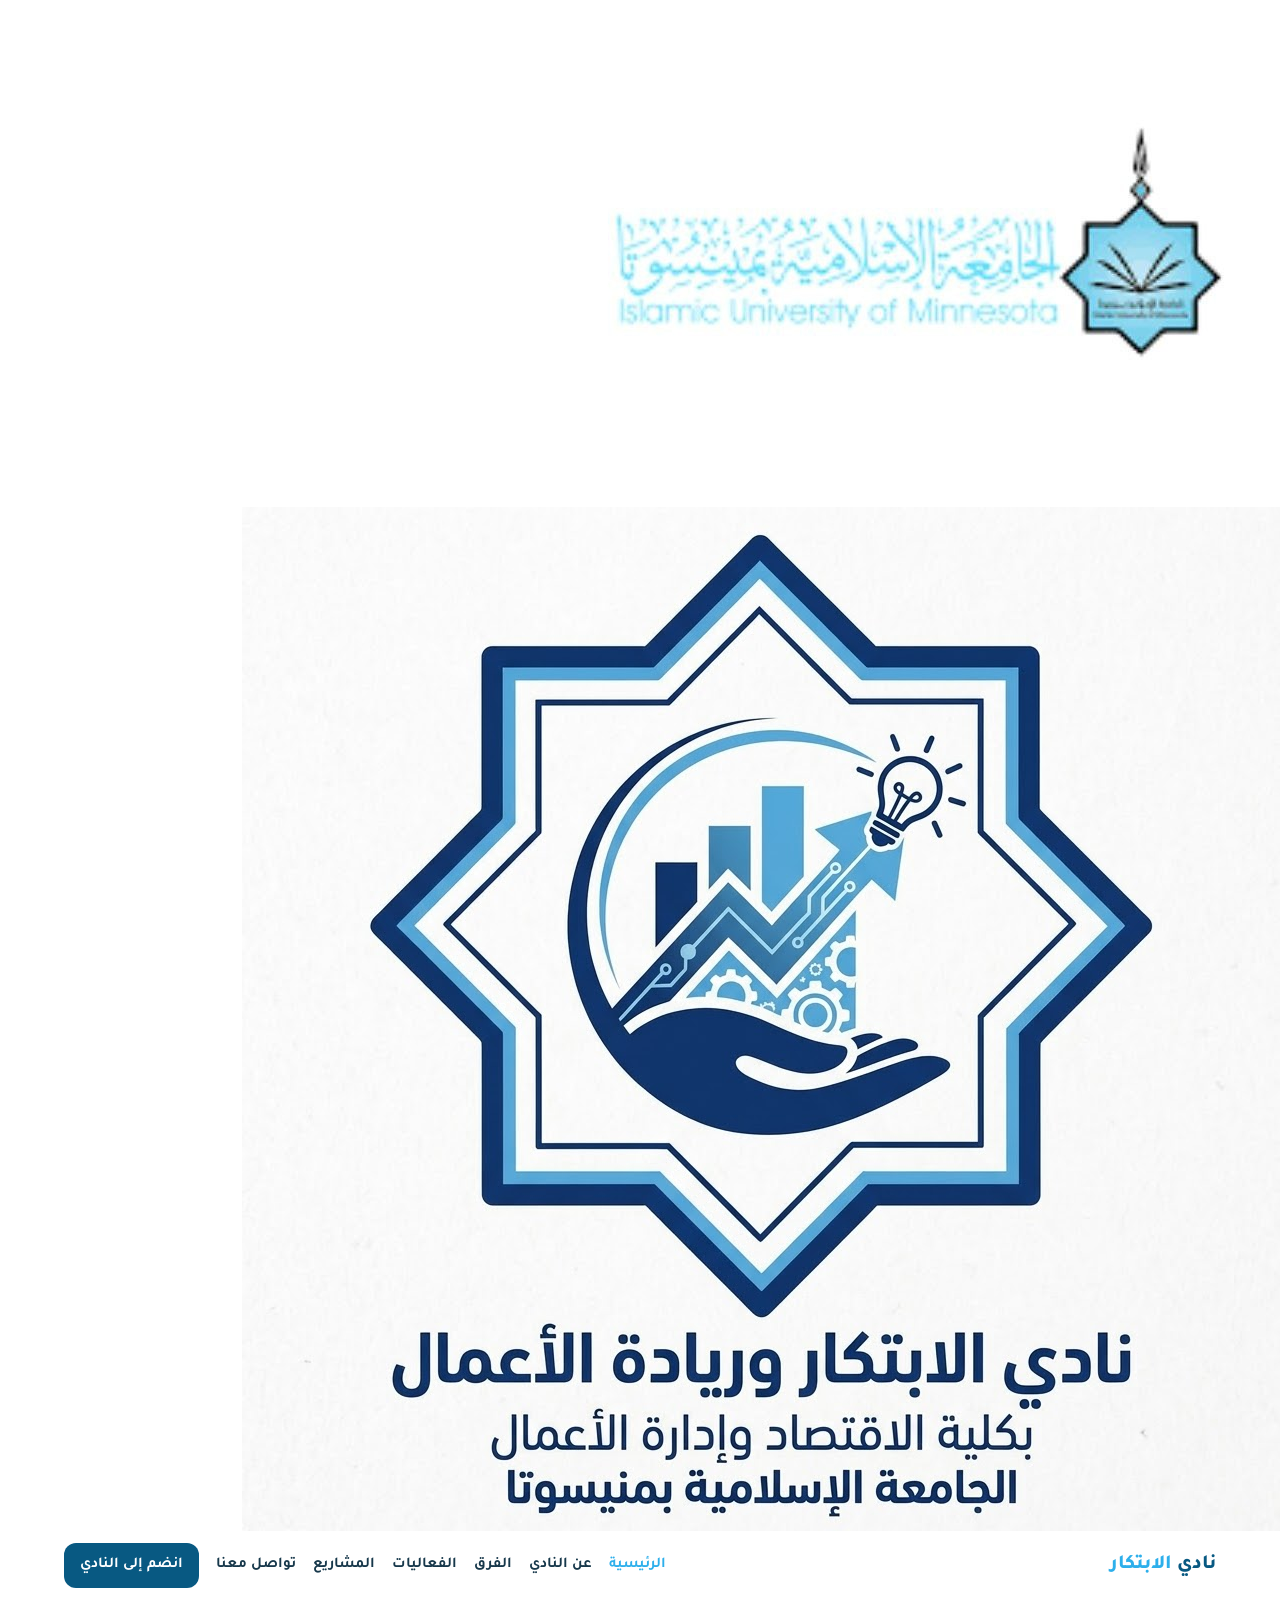
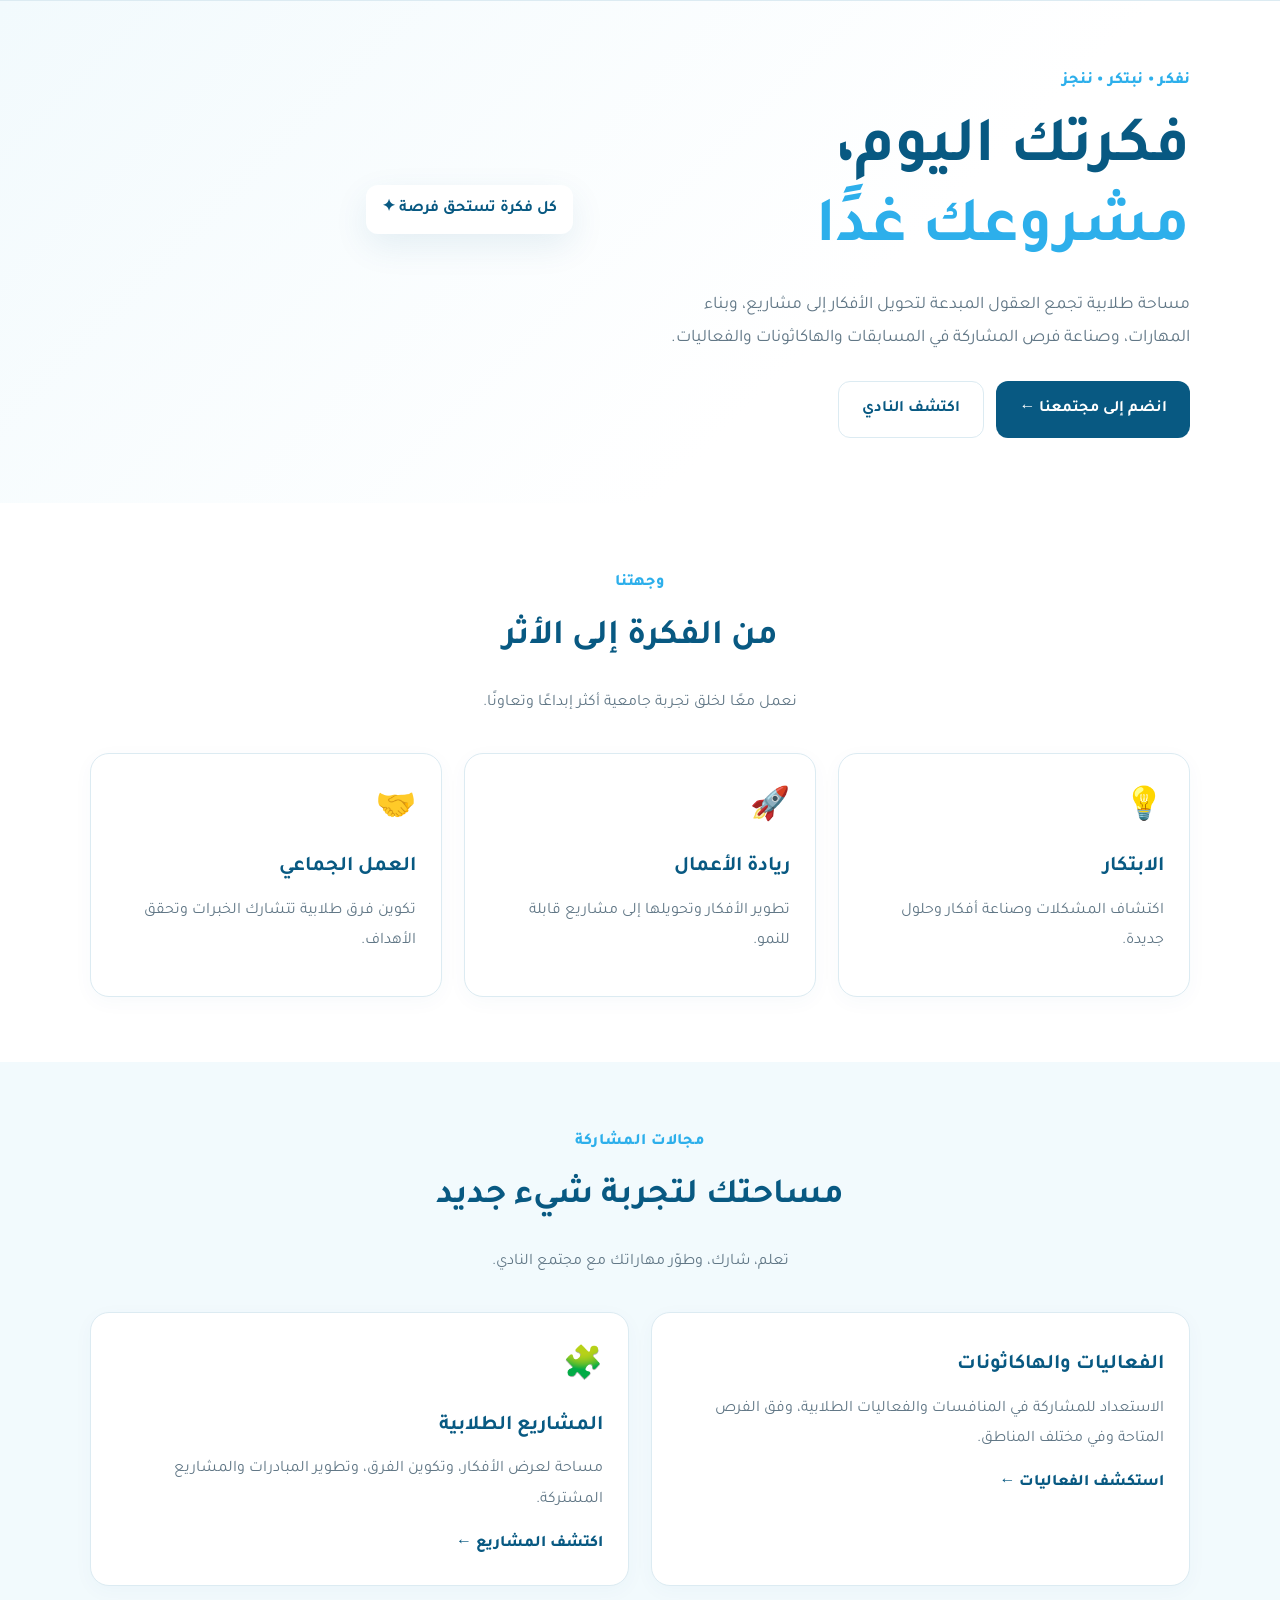
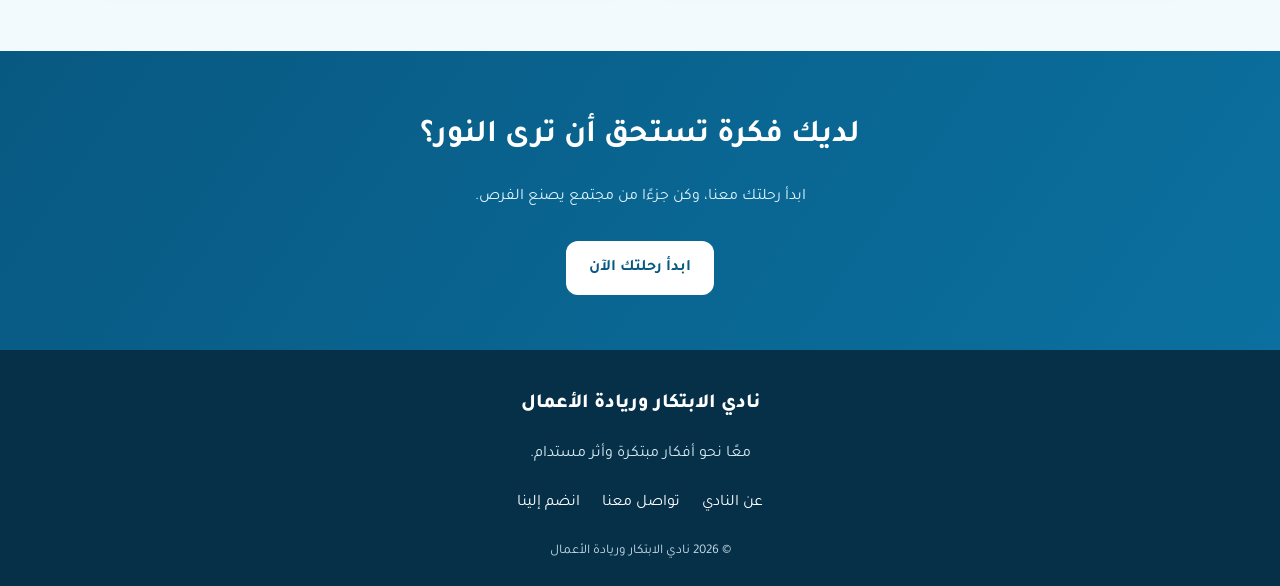
==== commit 1a8bfa79: "Update index.html" ====
--- a/index.html
+++ b/index.html
@@ -129,190 +129,4 @@
   <script src="script.js"></script>
 </body>
 </html>
-.top-logos {
-  direction: rtl;
-  display: flex;
-  justify-content: space-between;
-  align-items: center;
-  gap: 20px;
-  width: 100%;
-  max-width: 1200px;
-  margin: 0 auto;
-  padding: 15px 24px;
-  box-sizing: border-box;
-  overflow: hidden;
-}
-.top-logos img {
-  display: block;
-  flex: 0 1 auto;
-  width: auto;
-  height: 85px;
-  max-width: 42%;
-  object-fit: contain;
-}
-.header,
-.hero,
-.section,
-.cta-section,
-.footer {
-  width: 100%;
-  max-width: 1200px;
-  margin-left: auto;
-  margin-right: auto;
-  box-sizing: border-box;
-}
-.header {
-  display: flex;
-  align-items: center;
-  gap: 24px;
-  flex-wrap: wrap;
-}
-.logo,
-.nav,
-.hero-content,
-.hero-image,
-.card,
-.section-heading,
-.actions {
-  min-width: 0;
-}
-.nav {
-  display: flex;
-  align-items: center;
-  gap: 16px;
-  flex-wrap: wrap;
-}
-.hero {
-  display: grid;
-  grid-template-columns: minmax(0, 1fr) minmax(0, 1fr);
-  gap: 40px;
-  align-items: center;
-}
-.hero-content,
-.hero-image {
-  max-width: 100%;
-}
-.hero h1,
-.hero p,
-.section-heading h2,
-.section-heading p,
-.card h3,
-.card p,
-.cta-section h2,
-.cta-section p {
-  overflow-wrap: anywhere;
-}
-.actions {
-  display: flex;
-  flex-wrap: wrap;
-  gap: 12px;
-}
-.btn {
-  max-width: 100%;
-  box-sizing: border-box;
-  text-align: center;
-}
-.grid {
-  width: 100%;
-  box-sizing: border-box;
-}
-.card {
-  overflow: hidden;
-}
-img {
-  max-width: 100%;
-  height: auto;
-}
-@media (max-width: 900px) {
-  .top-logos {
-    padding: 14px 20px;
-    gap: 16px;
-  }
-  .top-logos img {
-    height: 72px;
-    max-width: 40%;
-  }
-  .header {
-    padding-left: 20px;
-    padding-right: 20px;
-  }
-  .nav {
-    gap: 12px;
-  }
-  .hero {
-    grid-template-columns: 1fr;
-    gap: 28px;
-  }
-  .hero-image {
-    min-height: 280px;
-  }
-}
-@media (max-width: 600px) {
-  .top-logos {
-    padding: 12px 16px;
-    gap: 12px;
-  }
-  .top-logos img {
-    height: 60px;
-    max-width: 44%;
-  }
-  .header {
-    padding-left: 16px;
-    padding-right: 16px;
-  }
-  .nav {
-    width: 100%;
-    flex-direction: column;
-    align-items: stretch;
-    gap: 8px;
-  }
-  .nav a {
-    width: 100%;
-    box-sizing: border-box;
-    text-align: center;
-  }
-  .hero {
-    gap: 24px;
-  }
-  .hero-image {
-    min-height: 220px;
-  }
-  .actions {
-    flex-direction: column;
-    align-items: stretch;
-  }
-  .actions .btn {
-    width: 100%;
-  }
-  .grid-3,
-  .grid-2 {
-    grid-template-columns: 1fr;
-  }
-  .section,
-  .cta-section,
-  .footer {
-    padding-left: 16px;
-    padding-right: 16px;
-  }
-}
-@media (max-width: 360px) {
-  .top-logos {
-    padding-left: 10px;
-    padding-right: 10px;
-    gap: 8px;
-  }
-  .top-logos img {
-    height: 50px;
-    max-width: 46%;
-  }
-  .header {
-    padding-left: 10px;
-    padding-right: 10px;
-  }
-  .section,
-  .cta-section,
-  .footer {
-    padding-left: 10px;
-    padding-right: 10px;
-  }
-}
+     
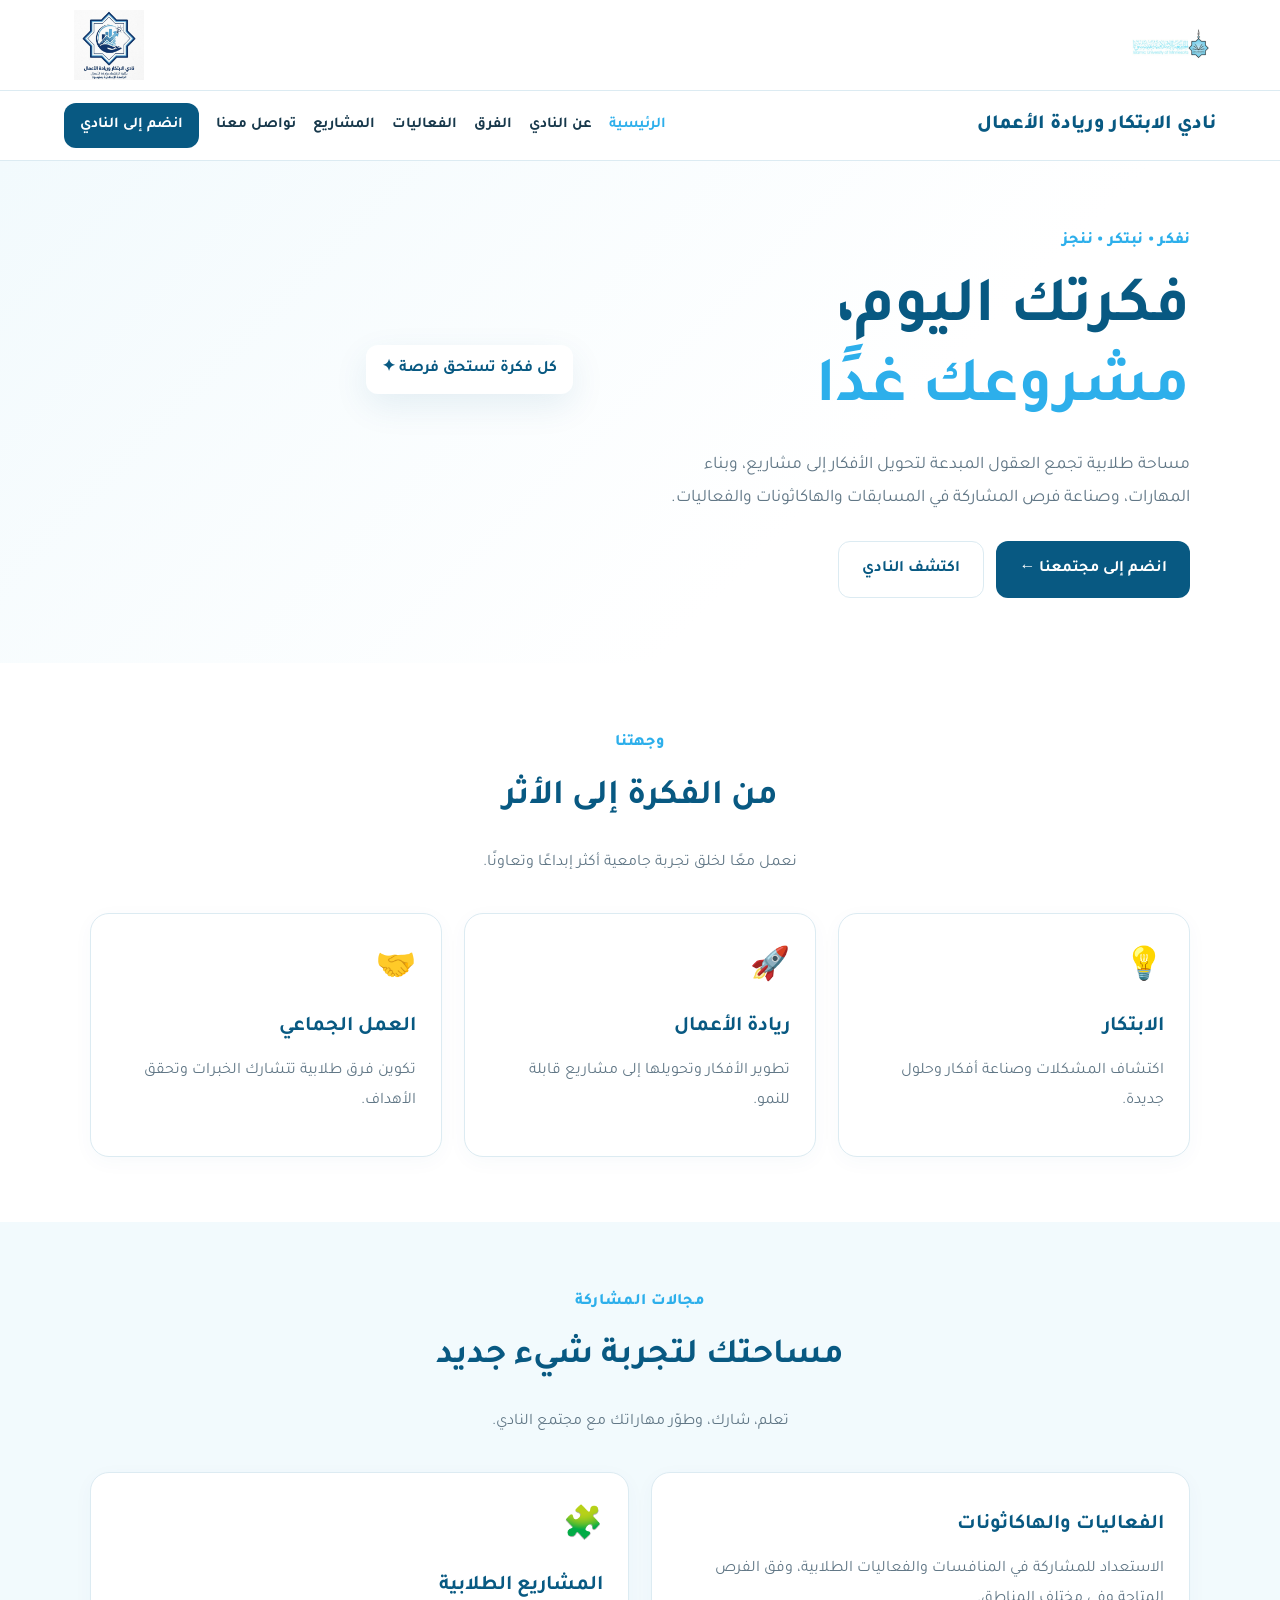
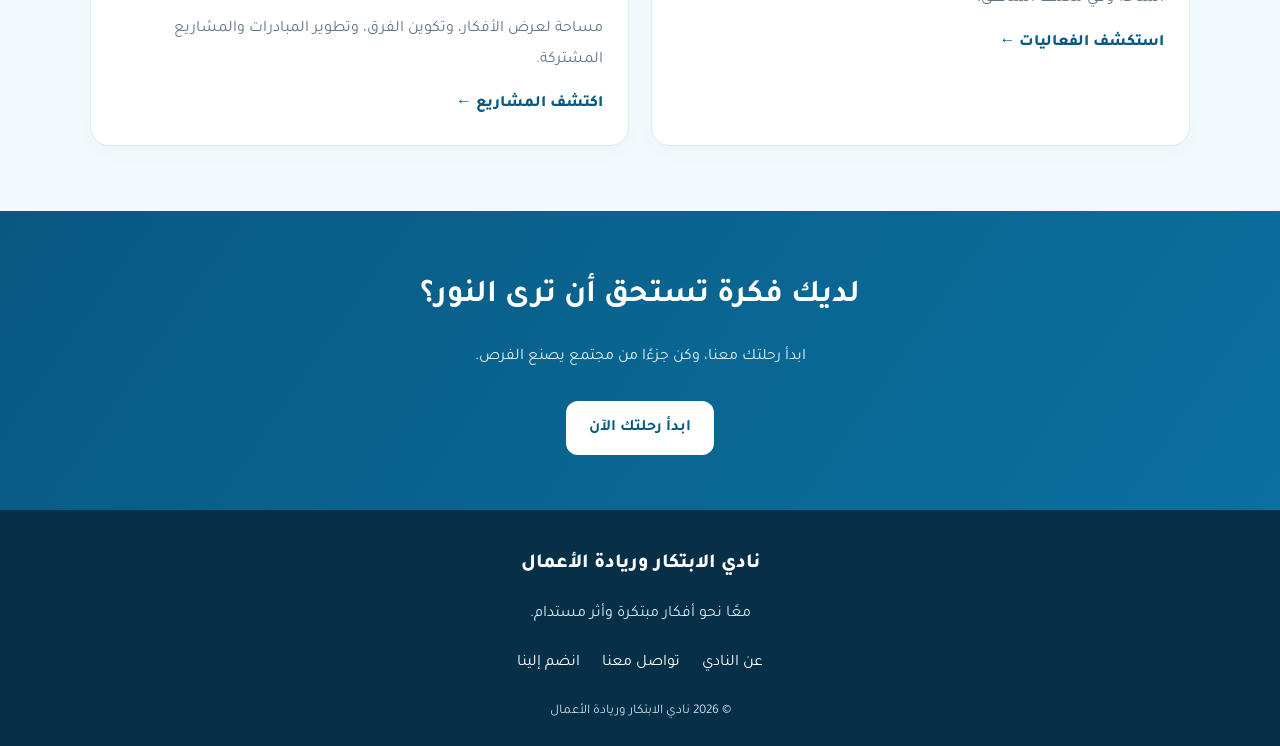
==== commit 4f9f6d80: "Update index.html" ====
--- a/index.html
+++ b/index.html
@@ -14,9 +14,9 @@
     <img src="IMG_1948.JPG" alt="شعار نادي الابتكار وريادة الأعمال">
   </div>
   <header class="header">
-    <a class="logo" href="index.html">
-      نادي <span>الابتكار</span>
-    </a>
+<a class="logo" href="index.html">
+  نادي الابتكار وريادة الأعمال
+</a>
     <button
       class="menu-toggle"
       type="button"
--- a/style.css
+++ b/style.css
@@ -234,4 +234,38 @@
   .form-card { padding: 20px; }
   .cta-section { padding: 42px 5%; }
   .cta-section h2 { font-size: 1.7rem; }
-}
+
+}
+
+/* شعارات الجامعة والنادي */
+.top-logos {
+  direction: rtl;
+  display: flex;
+  justify-content: space-between;
+  align-items: center;
+  gap: 16px;
+  width: 100%;
+  padding: 10px 5%;
+  background: #FFFFFF;
+  border-bottom: 1px solid #DCEBF2;
+}
+
+.top-logos img {
+  display: block;
+  width: 90px;
+  height: 70px;
+  object-fit: contain;
+}
+
+/* حجم الشعارات على الجوال */
+@media (max-width: 600px) {
+  .top-logos {
+    padding: 8px 16px;
+  }
+
+  .top-logos img {
+    width: 68px;
+    height: 55px;
+  }
+}
+
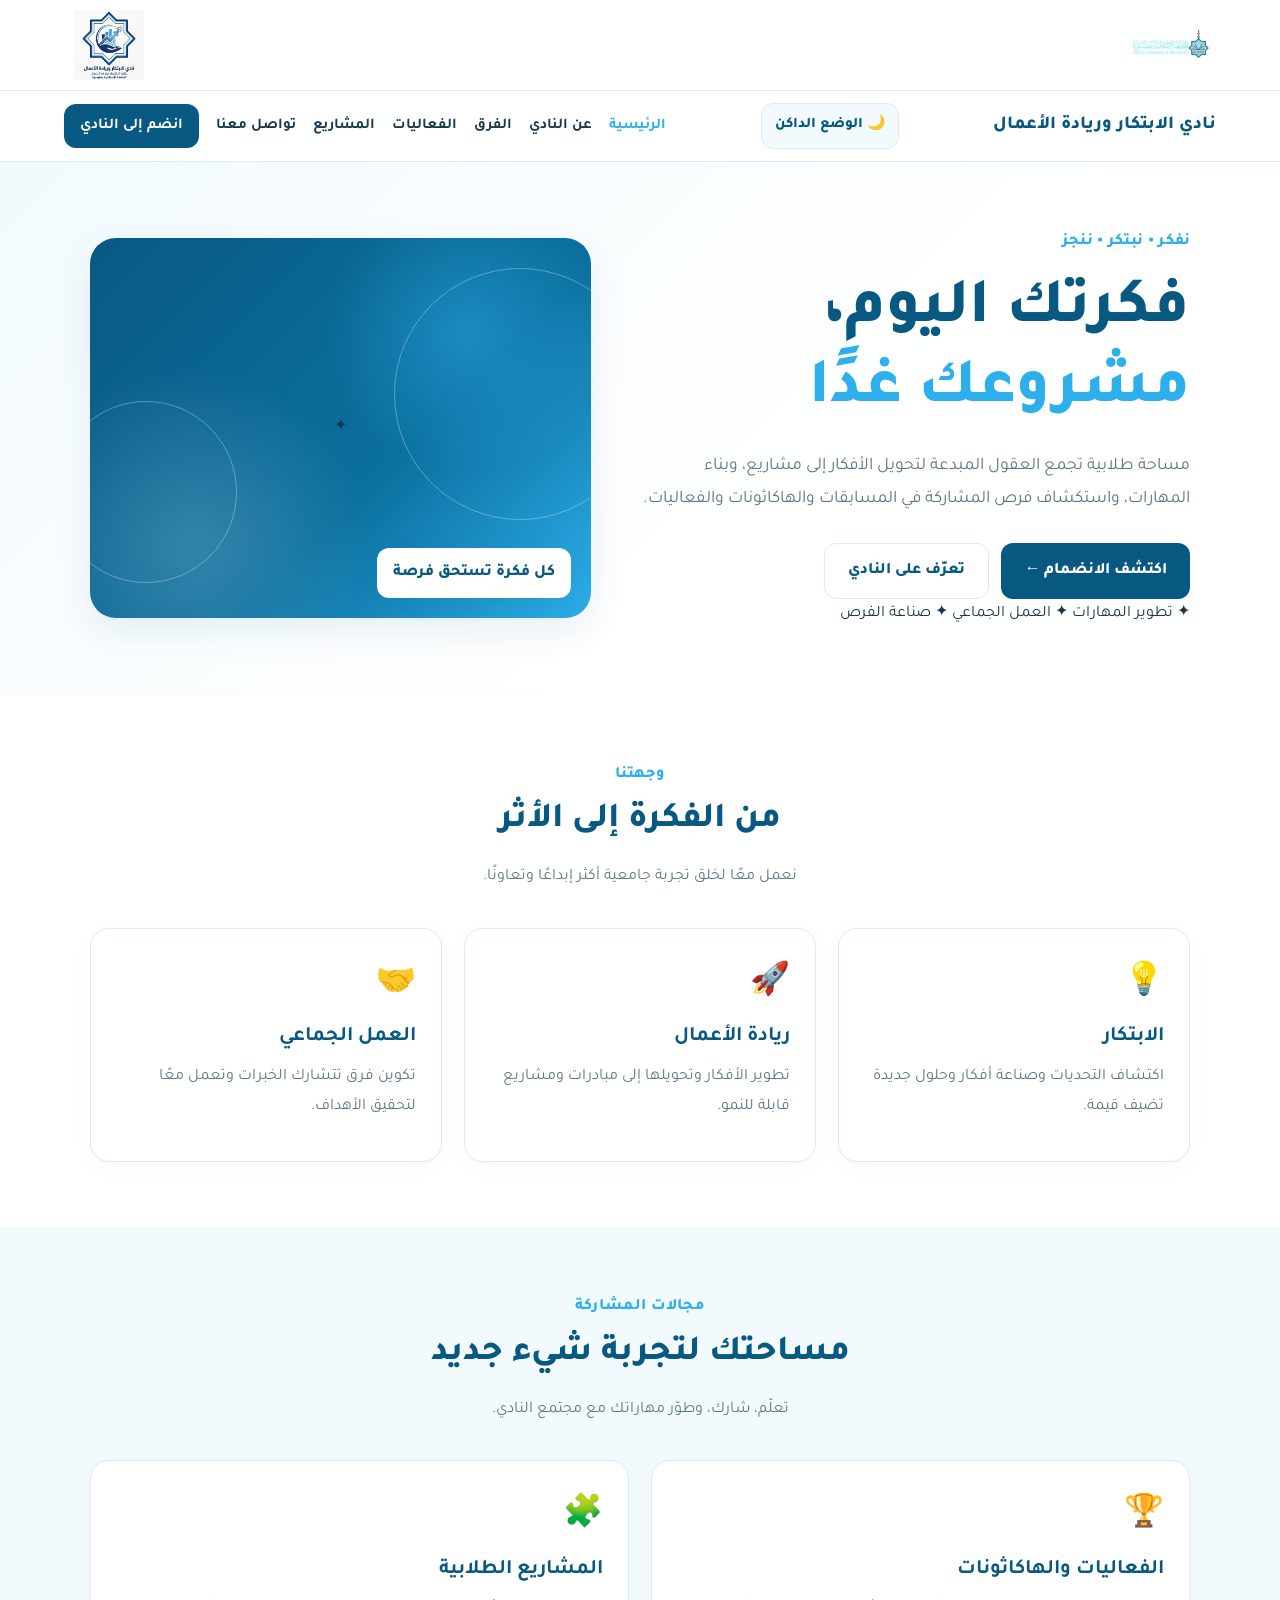
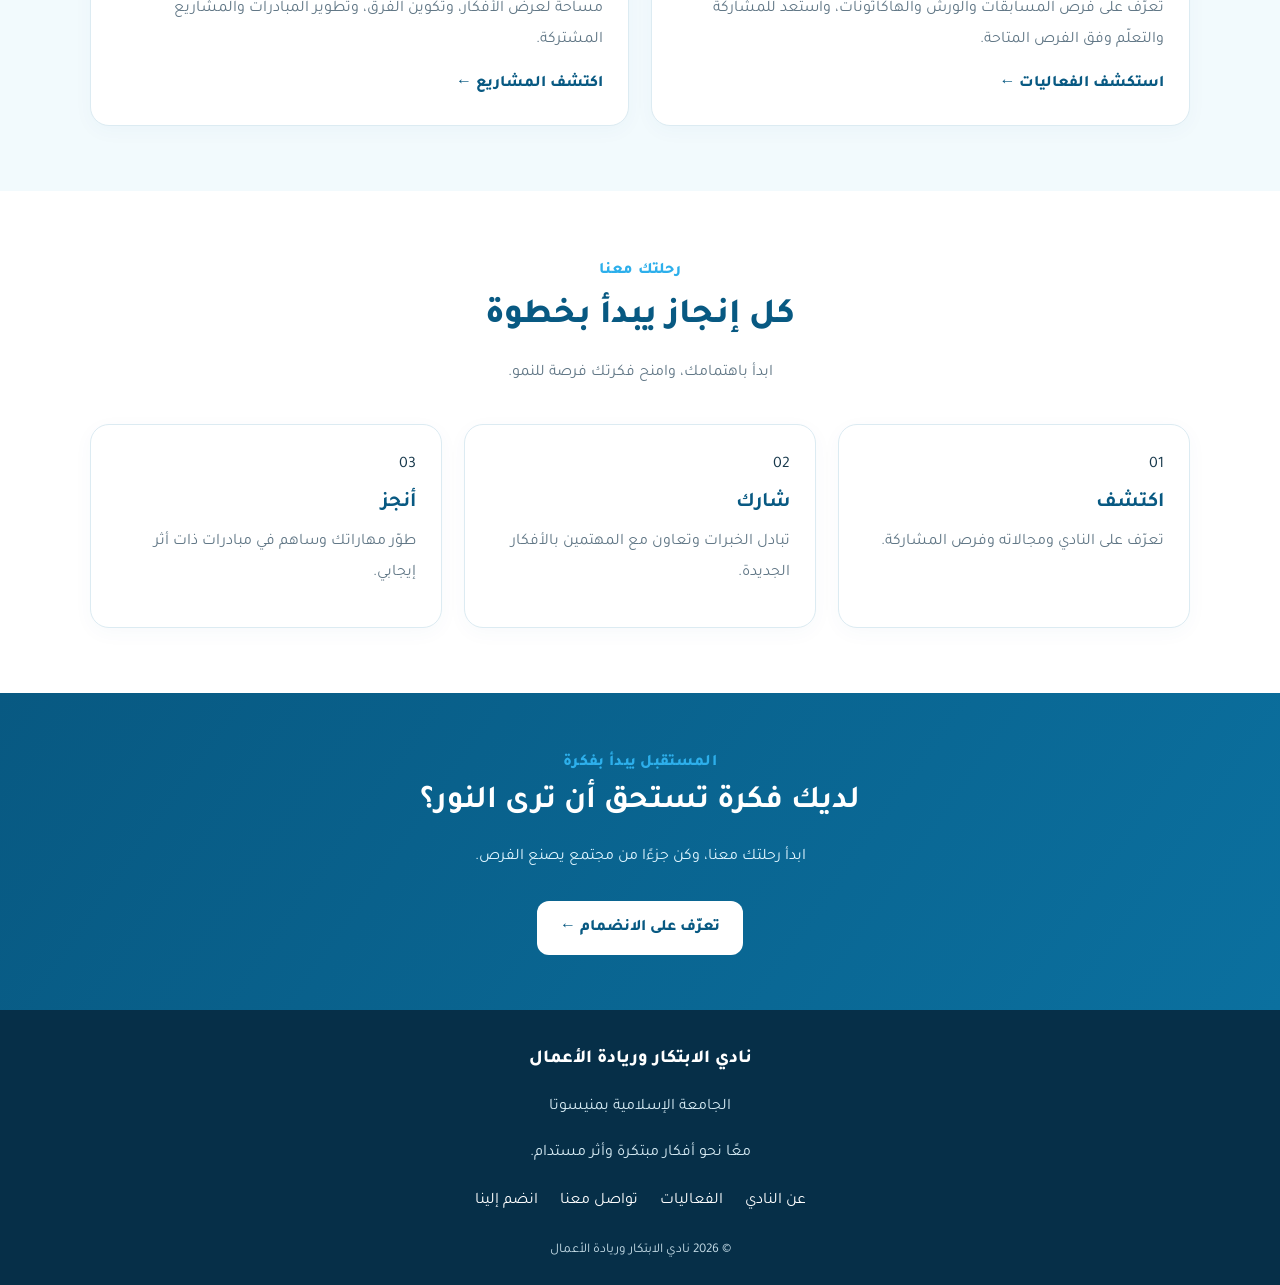
==== commit bea8995a: "Update index.html" ====
--- a/index.html
+++ b/index.html
@@ -1,32 +1,42 @@
+
 <!DOCTYPE html>
 <html lang="ar" dir="rtl">
 <head>
   <meta charset="UTF-8">
   <meta name="viewport" content="width=device-width, initial-scale=1.0">
-  <meta name="description" content="نادي الابتكار وريادة الأعمال - مساحة طلابية لصناعة الأفكار والمشاريع والفرص">
+  <meta name="description" content="نادي الابتكار وريادة الأعمال بالجامعة الإسلامية بمنيسوتا، مساحة طلابية لتطوير الأفكار والمشاريع والمهارات.">
   <meta name="theme-color" content="#085982">
-  <title>نادي الابتكار وريادة الأعمال</title>
+  <title>الرئيسية | نادي الابتكار وريادة الأعمال</title>
   <link rel="stylesheet" href="style.css">
 </head>
 <body>
+
   <div class="top-logos">
     <img src="IMG_0364.JPG" alt="شعار الجامعة الإسلامية بمنيسوتا">
     <img src="IMG_1948.JPG" alt="شعار نادي الابتكار وريادة الأعمال">
   </div>
+
   <header class="header">
-<a class="logo" href="index.html">
-  نادي الابتكار وريادة الأعمال
-</a>
-    <button
-      class="menu-toggle"
-      type="button"
-      aria-label="فتح قائمة التنقل"
-      aria-controls="main-navigation"
-      aria-expanded="false">
-      ☰
-    </button>
-    <nav class="nav" id="main-navigation">
-      <a class="active" href="index.html">الرئيسية</a>
+    <a class="logo" href="index.html">نادي الابتكار وريادة الأعمال</a>
+
+    <div class="header-actions">
+      <button
+        class="theme-toggle"
+        id="theme-toggle"
+        type="button"
+        aria-label="التبديل إلى الوضع الداكن"
+        title="تغيير مظهر الموقع">🌙</button>
+
+      <button
+        class="menu-toggle"
+        type="button"
+        aria-label="فتح قائمة التنقل"
+        aria-controls="main-navigation"
+        aria-expanded="false">☰</button>
+    </div>
+
+    <nav class="nav" id="main-navigation" aria-label="القائمة الرئيسية">
+      <a class="active" href="index.html" aria-current="page">الرئيسية</a>
       <a href="about.html">عن النادي</a>
       <a href="teams.html">الفرق</a>
       <a href="events.html">الفعاليات</a>
@@ -35,70 +45,86 @@
       <a class="nav-cta" href="join.html">انضم إلى النادي</a>
     </nav>
   </header>
+
   <main>
-    <section class="hero">
+    <section class="hero home-hero">
       <div class="hero-content">
         <span class="eyebrow">نفكر • نبتكر • ننجز</span>
-        <h1>
-          فكرتك اليوم،
-          <br>
-          <span>مشروعك غدًا</span>
-        </h1>
+        <h1>فكرتك اليوم،<br><span>مشروعك غدًا</span></h1>
         <p>
           مساحة طلابية تجمع العقول المبدعة لتحويل الأفكار إلى مشاريع،
-          وبناء المهارات، وصناعة فرص المشاركة في المسابقات
+          وبناء المهارات، واستكشاف فرص المشاركة في المسابقات
           والهاكاثونات والفعاليات.
         </p>
+
         <div class="actions">
-          <a class="btn" href="join.html">انضم إلى مجتمعنا ←</a>
-          <a class="btn btn-outline" href="about.html">اكتشف النادي</a>
+          <a class="btn" href="join.html">اكتشف الانضمام ←</a>
+          <a class="btn btn-outline" href="about.html">تعرّف على النادي</a>
+        </div>
+
+        <div class="hero-highlights">
+          <span>✦ تطوير المهارات</span>
+          <span>✦ العمل الجماعي</span>
+          <span>✦ صناعة الفرص</span>
         </div>
       </div>
-      <div class="hero-image">
-        <div class="image-note">كل فكرة تستحق فرصة ✦</div>
+
+      <div class="hero-image" aria-label="مساحة بصرية تعبّر عن الابتكار">
+        <div class="hero-orbit orbit-one"></div>
+        <div class="hero-orbit orbit-two"></div>
+        <div class="hero-symbol">✦</div>
+        <div class="image-note">كل فكرة تستحق فرصة</div>
       </div>
     </section>
-    <section class="section">
+
+    <section class="section home-intro">
       <div class="section-heading">
         <span class="eyebrow">وجهتنا</span>
         <h2>من الفكرة إلى الأثر</h2>
         <p>نعمل معًا لخلق تجربة جامعية أكثر إبداعًا وتعاونًا.</p>
       </div>
+
       <div class="grid grid-3">
-        <article class="card">
-          <div class="icon">💡</div>
+        <article class="card home-card">
+          <div class="icon" aria-hidden="true">💡</div>
           <h3>الابتكار</h3>
-          <p>اكتشاف المشكلات وصناعة أفكار وحلول جديدة.</p>
+          <p>اكتشاف التحديات وصناعة أفكار وحلول جديدة تضيف قيمة.</p>
         </article>
-        <article class="card">
-          <div class="icon">🚀</div>
+
+        <article class="card home-card">
+          <div class="icon" aria-hidden="true">🚀</div>
           <h3>ريادة الأعمال</h3>
-          <p>تطوير الأفكار وتحويلها إلى مشاريع قابلة للنمو.</p>
+          <p>تطوير الأفكار وتحويلها إلى مبادرات ومشاريع قابلة للنمو.</p>
         </article>
-        <article class="card">
-          <div class="icon">🤝</div>
+
+        <article class="card home-card">
+          <div class="icon" aria-hidden="true">🤝</div>
           <h3>العمل الجماعي</h3>
-          <p>تكوين فرق طلابية تتشارك الخبرات وتحقق الأهداف.</p>
+          <p>تكوين فرق تتشارك الخبرات وتعمل معًا لتحقيق الأهداف.</p>
         </article>
       </div>
     </section>
-    <section class="section soft">
+
+    <section class="section soft home-opportunities">
       <div class="section-heading">
         <span class="eyebrow">مجالات المشاركة</span>
         <h2>مساحتك لتجربة شيء جديد</h2>
-        <p>تعلم، شارك، وطوّر مهاراتك مع مجتمع النادي.</p>
+        <p>تعلّم، شارك، وطوّر مهاراتك مع مجتمع النادي.</p>
       </div>
+
       <div class="grid grid-2">
-        <article class="card">
+        <article class="card opportunity-card">
+          <div class="icon" aria-hidden="true">🏆</div>
           <h3>الفعاليات والهاكاثونات</h3>
           <p>
-            الاستعداد للمشاركة في المنافسات والفعاليات الطلابية،
-            وفق الفرص المتاحة وفي مختلف المناطق.
+            تعرّف على فرص المسابقات والورش والهاكاثونات،
+            واستعد للمشاركة والتعلّم وفق الفرص المتاحة.
           </p>
           <a class="text-link" href="events.html">استكشف الفعاليات ←</a>
         </article>
-        <article class="card">
-          <div class="icon">🧩</div>
+
+        <article class="card opportunity-card">
+          <div class="icon" aria-hidden="true">🧩</div>
           <h3>المشاريع الطلابية</h3>
           <p>
             مساحة لعرض الأفكار، وتكوين الفرق،
@@ -108,25 +134,60 @@
         </article>
       </div>
     </section>
-    <section class="cta-section">
+
+    <section class="section home-journey">
+      <div class="section-heading">
+        <span class="eyebrow">رحلتك معنا</span>
+        <h2>كل إنجاز يبدأ بخطوة</h2>
+        <p>ابدأ باهتمامك، وامنح فكرتك فرصة للنمو.</p>
+      </div>
+
+      <div class="grid grid-3">
+        <article class="card journey-card">
+          <div class="journey-number">01</div>
+          <h3>اكتشف</h3>
+          <p>تعرّف على النادي ومجالاته وفرص المشاركة.</p>
+        </article>
+
+        <article class="card journey-card">
+          <div class="journey-number">02</div>
+          <h3>شارك</h3>
+          <p>تبادل الخبرات وتعاون مع المهتمين بالأفكار الجديدة.</p>
+        </article>
+
+        <article class="card journey-card">
+          <div class="journey-number">03</div>
+          <h3>أنجز</h3>
+          <p>طوّر مهاراتك وساهم في مبادرات ذات أثر إيجابي.</p>
+        </article>
+      </div>
+    </section>
+
+    <section class="cta-section home-cta">
+      <span class="eyebrow">المستقبل يبدأ بفكرة</span>
       <h2>لديك فكرة تستحق أن ترى النور؟</h2>
       <p>ابدأ رحلتك معنا، وكن جزءًا من مجتمع يصنع الفرص.</p>
-      <a class="btn btn-light" href="join.html">ابدأ رحلتك الآن</a>
+      <a class="btn btn-light" href="join.html">تعرّف على الانضمام ←</a>
     </section>
   </main>
+
   <footer class="footer">
     <a class="logo footer-logo" href="index.html">
       نادي الابتكار وريادة الأعمال
     </a>
+    <p>الجامعة الإسلامية بمنيسوتا</p>
     <p>معًا نحو أفكار مبتكرة وأثر مستدام.</p>
+
     <div class="footer-links">
       <a href="about.html">عن النادي</a>
+      <a href="events.html">الفعاليات</a>
       <a href="contact.html">تواصل معنا</a>
       <a href="join.html">انضم إلينا</a>
     </div>
+
     <small>© 2026 نادي الابتكار وريادة الأعمال</small>
   </footer>
+
   <script src="script.js"></script>
 </body>
 </html>
-     
--- a/style.css
+++ b/style.css
@@ -12,8 +12,15 @@
   --shadow: 0 12px 35px rgba(8,89,130,.09);
 }
 
-* { box-sizing: border-box; }
-html { scroll-behavior: smooth; }
+* {
+  box-sizing: border-box;
+}
+
+html {
+  scroll-behavior: smooth;
+  scroll-padding-top: 90px;
+}
+
 body {
   margin: 0;
   font-family: 'Tajawal', Tahoma, Arial, sans-serif;
@@ -21,43 +28,125 @@
   background: var(--white);
   line-height: 1.9;
 }
-a { color: inherit; text-decoration: none; }
-img { max-width: 100%; display: block; }
-button, input, textarea, select { font: inherit; }
-button, .btn { cursor: pointer; }
+
+a {
+  color: inherit;
+  text-decoration: none;
+}
+
+img {
+  max-width: 100%;
+  display: block;
+}
+
+button,
+input,
+textarea,
+select {
+  font: inherit;
+}
+
+button,
+.btn {
+  cursor: pointer;
+}
+
+/* =========================
+   الشعارات
+========================= */
+
+.top-logos {
+  direction: rtl;
+  display: flex;
+  justify-content: space-between;
+  align-items: center;
+  gap: 16px;
+  width: 100%;
+  padding: 10px 5%;
+  background: var(--white);
+  border-bottom: 1px solid var(--border);
+}
+
+.top-logos img {
+  display: block;
+  width: 90px;
+  height: 70px;
+  object-fit: contain;
+}
+
+/* =========================
+   رأس الموقع والقائمة
+========================= */
 
 .header {
   position: sticky;
   top: 0;
-  z-index: 10;
-  background: rgba(255,255,255,.96);
+  z-index: 100;
+  background: rgba(255,255,255,.97);
   border-bottom: 1px solid var(--border);
   padding: 12px 5%;
   display: flex;
   align-items: center;
   justify-content: space-between;
   gap: 20px;
-}
-.logo { font-size: 1.25rem; font-weight: 800; color: var(--dark); white-space: nowrap; }
-.logo span { color: var(--blue); }
-.nav { display: flex; align-items: center; gap: 17px; flex-wrap: wrap; }
-.nav a { font-size: .94rem; font-weight: 600; transition: color .2s; }
-.nav a:hover, .nav a.active { color: var(--blue); }
+  backdrop-filter: blur(12px);
+}
+
+.logo {
+  font-size: 1.15rem;
+  font-weight: 800;
+  color: var(--dark);
+  white-space: normal;
+  line-height: 1.6;
+}
+
+.logo span {
+  color: var(--blue);
+}
+
+.nav {
+  display: flex;
+  align-items: center;
+  gap: 17px;
+  flex-wrap: wrap;
+}
+
+.nav a {
+  font-size: .94rem;
+  font-weight: 700;
+  transition: color .2s, background .2s;
+}
+
+.nav a:hover,
+.nav a.active {
+  color: var(--blue);
+}
+
 .nav .nav-cta {
   background: var(--dark);
   color: white;
   padding: 8px 16px;
   border-radius: 12px;
 }
+
+.nav .nav-cta:hover {
+  background: var(--blue);
+  color: white;
+}
+
 .menu-toggle {
   display: none;
   background: var(--light);
   color: var(--dark);
-  border: 0;
-  padding: 7px 12px;
+  border: 1px solid var(--border);
+  padding: 6px 12px;
   border-radius: 8px;
   font-size: 1.4rem;
 }
+
+/* =========================
+   الواجهة الرئيسية
+========================= */
 
 .hero {
   padding: 65px 7%;
@@ -67,16 +156,42 @@
   align-items: center;
   background: linear-gradient(135deg, #F2FAFD, #FFFFFF 65%);
 }
+
+.hero-content {
+  min-width: 0;
+}
+
+.eyebrow {
+  color: var(--blue);
+  font-weight: 800;
+  letter-spacing: .3px;
+}
+
 .hero h1 {
   font-size: clamp(2.5rem, 5vw, 4.5rem);
   line-height: 1.25;
   margin: 15px 0;
   color: var(--dark);
-}
-.hero h1 span { color: var(--blue); }
-.hero p { color: var(--muted); font-size: 1.1rem; max-width: 650px; }
-.eyebrow { color: var(--blue); font-weight: 800; letter-spacing: .3px; }
-.actions { display: flex; flex-wrap: wrap; gap: 12px; margin-top: 26px; }
+  font-weight: 800;
+}
+
+.hero h1 span {
+  color: var(--blue);
+}
+
+.hero p {
+  color: var(--muted);
+  font-size: 1.1rem;
+  max-width: 650px;
+}
+
+.actions {
+  display: flex;
+  flex-wrap: wrap;
+  gap: 12px;
+  margin-top: 26px;
+}
+
 .btn {
   display: inline-flex;
   justify-content: center;
@@ -86,41 +201,140 @@
   color: white;
   padding: 12px 23px;
   border-radius: 12px;
-  font-weight: 700;
+  font-weight: 800;
   transition: transform .2s, background .2s;
 }
-.btn:hover { background: #064565; transform: translateY(-2px); }
-.btn-outline { background: white; color: var(--dark); border: 1px solid var(--border); }
-.btn-outline:hover { color: white; }
-.hero-image { position: relative; }
+
+.btn:hover {
+  background: #064565;
+  transform: translateY(-2px);
+}
+
+.btn-outline {
+  background: white;
+  color: var(--dark);
+  border: 1px solid var(--border);
+}
+
+.btn-outline:hover {
+  background: var(--dark);
+  color: white;
+}
+
+/* خلفية فنية بديلة عند عدم وجود صورة */
+
+.hero-image {
+  position: relative;
+  min-width: 0;
+  min-height: 380px;
+  border-radius: 26px;
+  overflow: hidden;
+  display: flex;
+  align-items: center;
+  justify-content: center;
+  background:
+    radial-gradient(circle at 75% 25%, rgba(45,175,235,.45), transparent 30%),
+    radial-gradient(circle at 20% 80%, rgba(255,255,255,.17), transparent 35%),
+    linear-gradient(135deg, #085982, #0B709F 60%, #2DAFEB);
+  box-shadow: var(--shadow);
+}
+
+.hero-image::before,
+.hero-image::after {
+  content: "";
+  position: absolute;
+  border: 1px solid rgba(255,255,255,.3);
+  border-radius: 50%;
+  pointer-events: none;
+}
+
+.hero-image::before {
+  width: 250px;
+  height: 250px;
+  top: 30px;
+  right: -55px;
+}
+
+.hero-image::after {
+  width: 180px;
+  height: 180px;
+  bottom: 35px;
+  left: -35px;
+}
+
 .hero-image img {
+  position: relative;
+  z-index: 1;
   width: 100%;
-  height: 410px;
+  height: 380px;
   object-fit: cover;
   border-radius: 26px;
-  box-shadow: var(--shadow);
-}
+}
+
 .image-note {
   position: absolute;
-  bottom: 18px;
-  right: 18px;
+  z-index: 2;
+  bottom: 20px;
+  right: 20px;
   background: white;
   color: var(--dark);
-  padding: 9px 16px;
+  padding: 10px 16px;
   border-radius: 12px;
-  font-weight: 700;
+  font-weight: 800;
   box-shadow: var(--shadow);
 }
 
-.section { padding: 65px 7%; }
-.soft { background: var(--light); }
-.section-heading { text-align: center; margin: 0 auto 35px; max-width: 700px; }
-.section-heading h2, .section h2 { color: var(--dark); }
-.section-heading h2 { font-size: 2.2rem; margin: 7px 0; }
-.section-heading p { color: var(--muted); }
-.grid { display: grid; gap: 22px; }
-.grid-2 { grid-template-columns: repeat(2, minmax(0,1fr)); }
-.grid-3 { grid-template-columns: repeat(3, minmax(0,1fr)); }
+/* =========================
+   الأقسام والعناوين
+========================= */
+
+.section {
+  padding: 65px 7%;
+}
+
+.soft {
+  background: var(--light);
+}
+
+.section-heading {
+  text-align: center;
+  margin: 0 auto 35px;
+  max-width: 700px;
+}
+
+.section-heading h2,
+.section h2 {
+  color: var(--dark);
+}
+
+.section-heading h2 {
+  font-size: 2.2rem;
+  line-height: 1.4;
+  margin: 7px 0;
+  font-weight: 800;
+}
+
+.section-heading p {
+  color: var(--muted);
+}
+
+/* =========================
+   البطاقات والشبكات
+========================= */
+
+.grid {
+  display: grid;
+  gap: 22px;
+}
+
+.grid-2 {
+  grid-template-columns: repeat(2, minmax(0, 1fr));
+}
+
+.grid-3 {
+  grid-template-columns: repeat(3, minmax(0, 1fr));
+}
+
 .card {
   background: white;
   border: 1px solid var(--border);
@@ -130,9 +344,24 @@
   transition: transform .2s, box-shadow .2s;
   min-width: 0;
 }
-.card:hover { transform: translateY(-4px); box-shadow: var(--shadow); }
-.card h3 { color: var(--dark); margin: 8px 0; font-size: 1.3rem; }
-.card p { color: var(--muted); margin: 8px 0 14px; }
+
+.card:hover {
+  transform: translateY(-4px);
+  box-shadow: var(--shadow);
+}
+
+.card h3 {
+  color: var(--dark);
+  margin: 8px 0;
+  font-size: 1.3rem;
+  line-height: 1.5;
+}
+
+.card p {
+  color: var(--muted);
+  margin: 8px 0 14px;
+}
+
 .card-image {
   width: 100%;
   height: 220px;
@@ -140,9 +369,25 @@
   border-radius: 13px;
   margin-bottom: 18px;
 }
-.icon { font-size: 2rem; margin-bottom: 8px; }
-.text-link { color: var(--dark); font-weight: 800; }
-.text-link:hover { color: var(--blue); }
+
+.icon {
+  font-size: 2rem;
+  margin-bottom: 8px;
+}
+
+.text-link {
+  display: inline-block;
+  color: var(--dark);
+  font-weight: 800;
+}
+
+.text-link:hover {
+  color: var(--blue);
+}
+
+/* =========================
+   الدعوة إلى المشاركة
+========================= */
 
 .cta-section {
   text-align: center;
@@ -150,18 +395,52 @@
   background: linear-gradient(125deg, var(--dark), #0B709F);
   color: white;
 }
-.cta-section h2 { font-size: 2rem; margin: 0 0 8px; }
-.cta-section p { color: #DFF5FF; }
-.btn-light { background: white; color: var(--dark); margin-top: 12px; }
-.btn-light:hover { background: #EAF8FF; color: var(--dark); }
+
+.cta-section h2 {
+  font-size: 2rem;
+  line-height: 1.5;
+  margin: 0 0 8px;
+}
+
+.cta-section p {
+  color: #DFF5FF;
+}
+
+.btn-light {
+  background: white;
+  color: var(--dark);
+  margin-top: 12px;
+}
+
+.btn-light:hover {
+  background: #EAF8FF;
+  color: var(--dark);
+}
+
+/* =========================
+   عناوين الصفحات الداخلية
+========================= */
 
 .page-hero {
   padding: 65px 7%;
   text-align: center;
   background: linear-gradient(135deg, #EAF8FF, #FFFFFF);
 }
-.page-hero h1 { color: var(--dark); font-size: clamp(2rem,4vw,3.4rem); margin: 10px 0; }
-.page-hero p { color: var(--muted); max-width: 760px; margin: auto; font-size: 1.08rem; }
+
+.page-hero h1 {
+  color: var(--dark);
+  font-size: clamp(2rem, 4vw, 3.4rem);
+  line-height: 1.4;
+  margin: 10px 0;
+}
+
+.page-hero p {
+  color: var(--muted);
+  max-width: 760px;
+  margin: auto;
+  font-size: 1.08rem;
+}
+
 .tag {
   display: inline-block;
   padding: 4px 12px;
@@ -171,6 +450,7 @@
   font-size: .85rem;
   font-weight: 700;
 }
+
 .notice {
   background: #F2FAFD;
   color: var(--dark);
@@ -180,12 +460,38 @@
   margin-top: 25px;
 }
 
-.form-layout { display: grid; grid-template-columns: .85fr 1.15fr; gap: 35px; align-items: start; }
-.form-card { background: white; border: 1px solid var(--border); padding: 28px; border-radius: 20px; box-shadow: var(--shadow); }
-.form-card label { display: block; font-weight: 700; margin: 12px 0 5px; }
-.form-card input, .form-card textarea, .form-card select {
+/* =========================
+   النماذج
+========================= */
+
+.form-layout {
+  display: grid;
+  grid-template-columns: .85fr 1.15fr;
+  gap: 35px;
+  align-items: start;
+}
+
+.form-card {
+  background: white;
+  border: 1px solid var(--border);
+  padding: 28px;
+  border-radius: 20px;
+  box-shadow: var(--shadow);
+  min-width: 0;
+}
+
+.form-card label {
+  display: block;
+  font-weight: 700;
+  margin: 12px 0 5px;
+}
+
+.form-card input,
+.form-card textarea,
+.form-card select {
   display: block;
   width: 100%;
+  min-width: 0;
   border: 1px solid #CCDDE7;
   border-radius: 10px;
   padding: 11px 13px;
@@ -193,71 +499,133 @@
   color: var(--ink);
   outline: none;
 }
-.form-card input:focus, .form-card textarea:focus, .form-card select:focus {
+
+.form-card input:focus,
+.form-card textarea:focus,
+.form-card select:focus {
   border-color: var(--blue);
   box-shadow: 0 0 0 3px rgba(45,175,235,.12);
 }
-.form-card textarea { resize: vertical; }
-.form-card .btn { margin-top: 18px; width: 100%; }
-.form-card small { display: block; color: var(--muted); margin-top: 12px; }
-.form-status { color: var(--dark); font-weight: 700; }
-
-.footer { background: #062F48; color: white; padding: 35px 7% 20px; text-align: center; }
-.footer-logo { color: white; }
-.footer p { color: #D5EAF3; }
-.footer-links { display: flex; justify-content: center; gap: 22px; flex-wrap: wrap; margin: 18px 0; }
-.footer-links a:hover { color: var(--blue); }
-.footer small { color: #C5DCE7; }
+
+.form-card textarea {
+  resize: vertical;
+}
+
+.form-card .btn {
+  margin-top: 18px;
+  width: 100%;
+}
+
+.form-card small {
+  display: block;
+  color: var(--muted);
+  margin-top: 12px;
+}
+
+.form-status {
+  color: var(--dark);
+  font-weight: 700;
+}
+
+/* =========================
+   التذييل
+========================= */
+
+.footer {
+  background: #062F48;
+  color: white;
+  padding: 35px 7% 20px;
+  text-align: center;
+}
+
+.footer-logo {
+  color: white;
+}
+
+.footer p {
+  color: #D5EAF3;
+}
+
+.footer-links {
+  display: flex;
+  justify-content: center;
+  gap: 22px;
+  flex-wrap: wrap;
+  margin: 18px 0;
+}
+
+.footer-links a:hover {
+  color: var(--blue);
+}
+
+.footer small {
+  color: #C5DCE7;
+}
+
+/* =========================
+   الأجهزة اللوحية
+========================= */
 
 @media (max-width: 1000px) {
-  .header { flex-wrap: wrap; }
-  .menu-toggle { display: block; }
-  .nav { display: none; width: 100%; flex-direction: column; align-items: stretch; gap: 0; }
-  .nav.open { display: flex; }
-  .nav a { padding: 10px; border-bottom: 1px solid var(--border); }
-  .nav .nav-cta { text-align: center; margin-top: 8px; }
-  .hero { grid-template-columns: 1fr; padding: 45px 6%; }
-  .hero-image img { height: 340px; }
-  .grid-3 { grid-template-columns: repeat(2, minmax(0,1fr)); }
-}
-@media (max-width: 600px) {
-  .header { padding: 12px 5%; }
-  .hero { gap: 25px; }
-  .hero h1 { font-size: 2.5rem; }
-  .hero-image img { height: 270px; border-radius: 18px; }
-  .section { padding: 45px 5%; }
-  .section-heading h2 { font-size: 1.8rem; }
-  .grid-2, .grid-3, .form-layout { grid-template-columns: 1fr; }
-  .card { padding: 20px; }
-  .card-image { height: 210px; }
-  .page-hero { padding: 45px 5%; }
-  .form-card { padding: 20px; }
-  .cta-section { padding: 42px 5%; }
-  .cta-section h2 { font-size: 1.7rem; }
-
-}
-
-/* شعارات الجامعة والنادي */
-.top-logos {
-  direction: rtl;
-  display: flex;
-  justify-content: space-between;
-  align-items: center;
-  gap: 16px;
-  width: 100%;
-  padding: 10px 5%;
-  background: #FFFFFF;
-  border-bottom: 1px solid #DCEBF2;
-}
-
-.top-logos img {
-  display: block;
-  width: 90px;
-  height: 70px;
-  object-fit: contain;
-}
-
-/* حجم الشعارات على الجوال */
+  .header {
+    flex-wrap: wrap;
+    gap: 12px;
+  }
+
+  .header .logo {
+    max-width: calc(100% - 60px);
+    overflow-wrap: break-word;
+  }
+
+  .menu-toggle {
+    display: block;
+  }
+
+  .nav {
+    display: none;
+    width: 100%;
+    flex-direction: column;
+    align-items: stretch;
+    gap: 0;
+  }
+
+  .nav.open {
+    display: flex;
+  }
+
+  .nav a {
+    padding: 10px;
+    border-bottom: 1px solid var(--border);
+  }
+
+  .nav .nav-cta {
+    text-align: center;
+    margin-top: 8px;
+  }
+
+  .hero {
+    grid-template-columns: 1fr;
+    padding: 45px 6%;
+    gap: 28px;
+  }
+
+  .hero-image {
+    min-height: 320px;
+  }
+
+  .hero-image img {
+    height: 320px;
+  }
+
+  .grid-3 {
+    grid-template-columns: repeat(2, minmax(0, 1fr));
+  }
+}
+
+/* =========================
+   الجوال
+========================= */
+
 @media (max-width: 600px) {
   .top-logos {
     padding: 8px 16px;
@@ -267,5 +635,109 @@
     width: 68px;
     height: 55px;
   }
-}
-
+
+  .header {
+    padding: 12px 5%;
+  }
+
+  .header .logo {
+    font-size: 1rem;
+    max-width: calc(100% - 60px);
+  }
+
+  .hero {
+    padding: 38px 5%;
+    gap: 25px;
+  }
+
+  .hero h1 {
+    font-size: 2.35rem;
+  }
+
+  .hero p {
+    font-size: 1rem;
+  }
+
+  .hero-image {
+    min-height: 260px;
+    border-radius: 18px;
+  }
+
+  .hero-image img {
+    height: 260px;
+    border-radius: 18px;
+  }
+
+  .image-note {
+    bottom: 15px;
+    right: 15px;
+    font-size: .9rem;
+  }
+
+  .actions {
+    flex-direction: column;
+  }
+
+  .actions .btn {
+    width: 100%;
+  }
+
+  .section {
+    padding: 45px 5%;
+  }
+
+  .section-heading h2 {
+    font-size: 1.8rem;
+  }
+
+  .grid-2,
+  .grid-3,
+  .form-layout {
+    grid-template-columns: 1fr;
+  }
+
+  .card {
+    padding: 20px;
+  }
+
+  .card-image {
+    height: 210px;
+  }
+
+  .page-hero {
+    padding: 45px 5%;
+  }
+
+  .form-card {
+    padding: 20px;
+  }
+
+  .cta-section {
+    padding: 42px 5%;
+  }
+
+  .cta-section h2 {
+    font-size: 1.7rem;
+  }
+
+  .footer {
+    padding: 30px 5% 20px;
+  }
+
+  .footer-links {
+    gap: 12px 20px;
+  }
+}
+
+/* احترام إعداد تقليل الحركة */
+@media (prefers-reduced-motion: reduce) {
+  html {
+    scroll-behavior: auto;
+  }
+
+  *,
+  *::before,
+  *::after {
+    transition-duration: .01ms !important;
+  }
+}
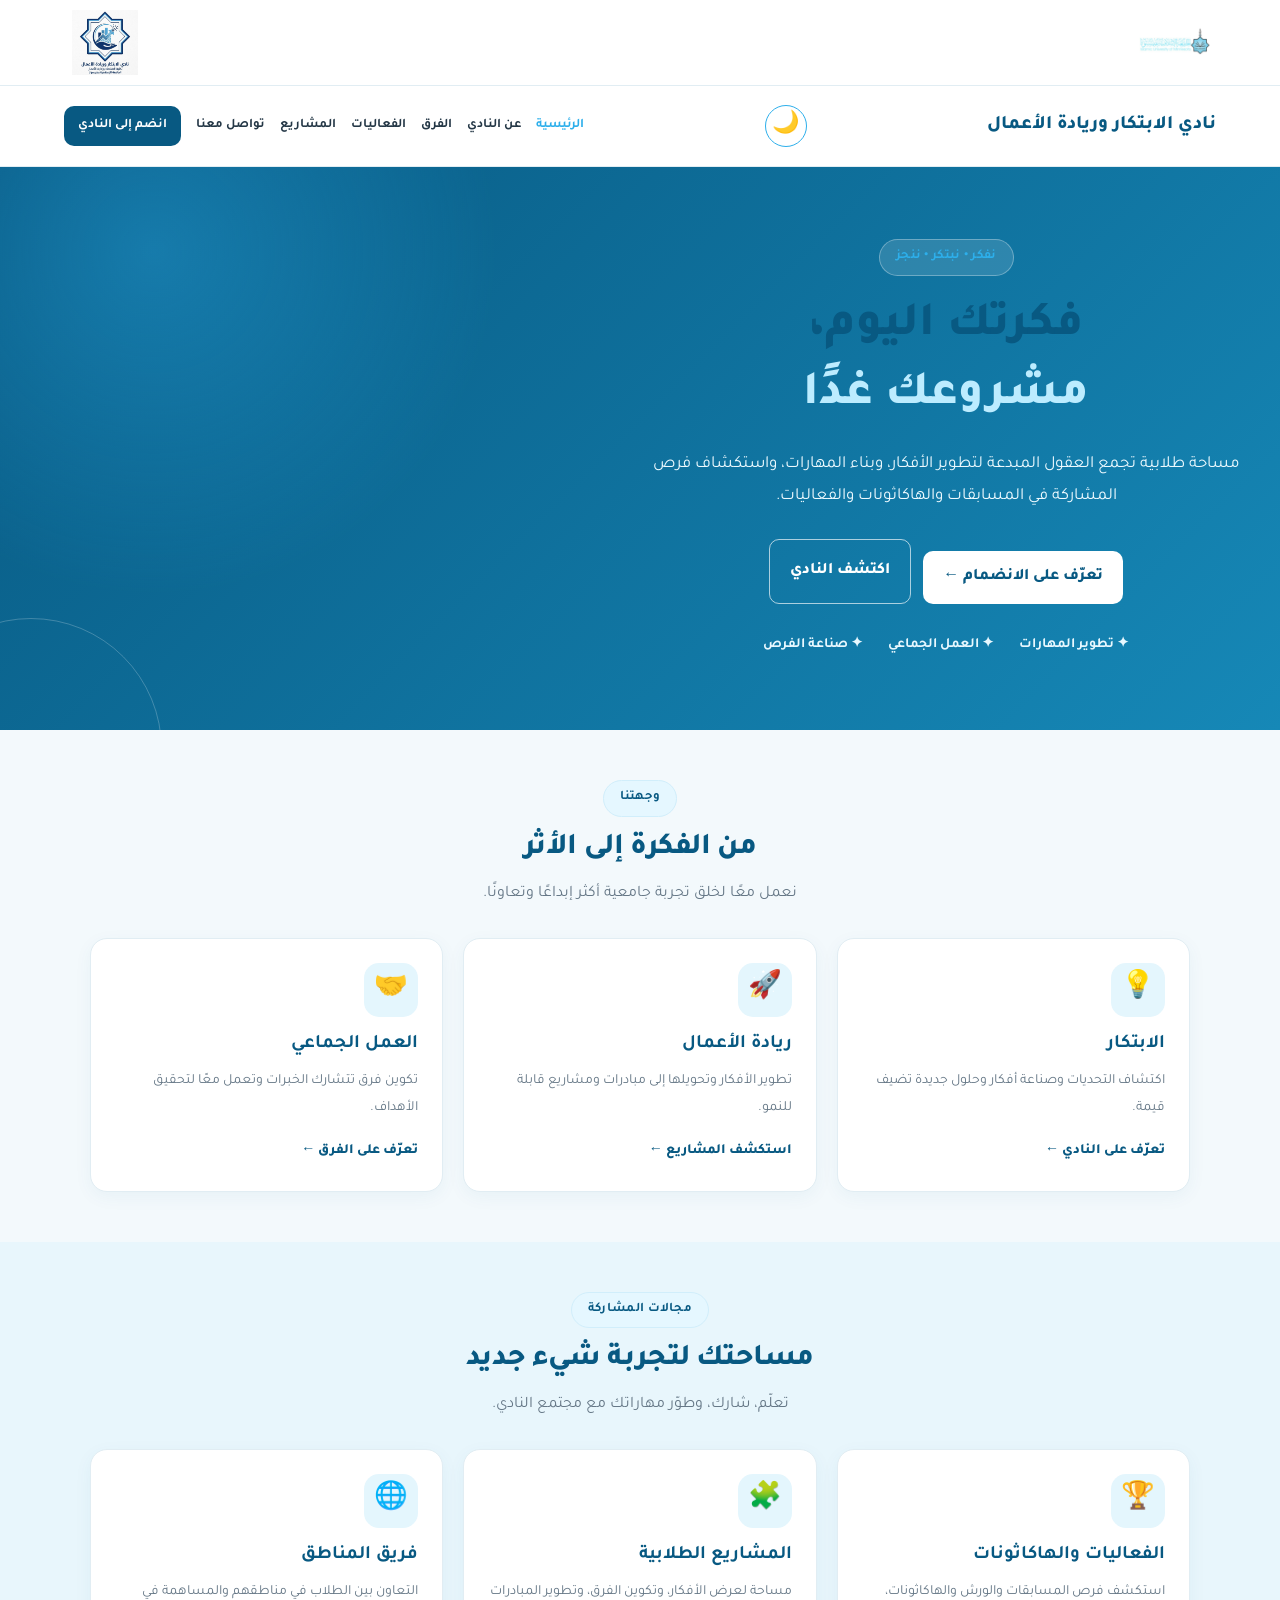
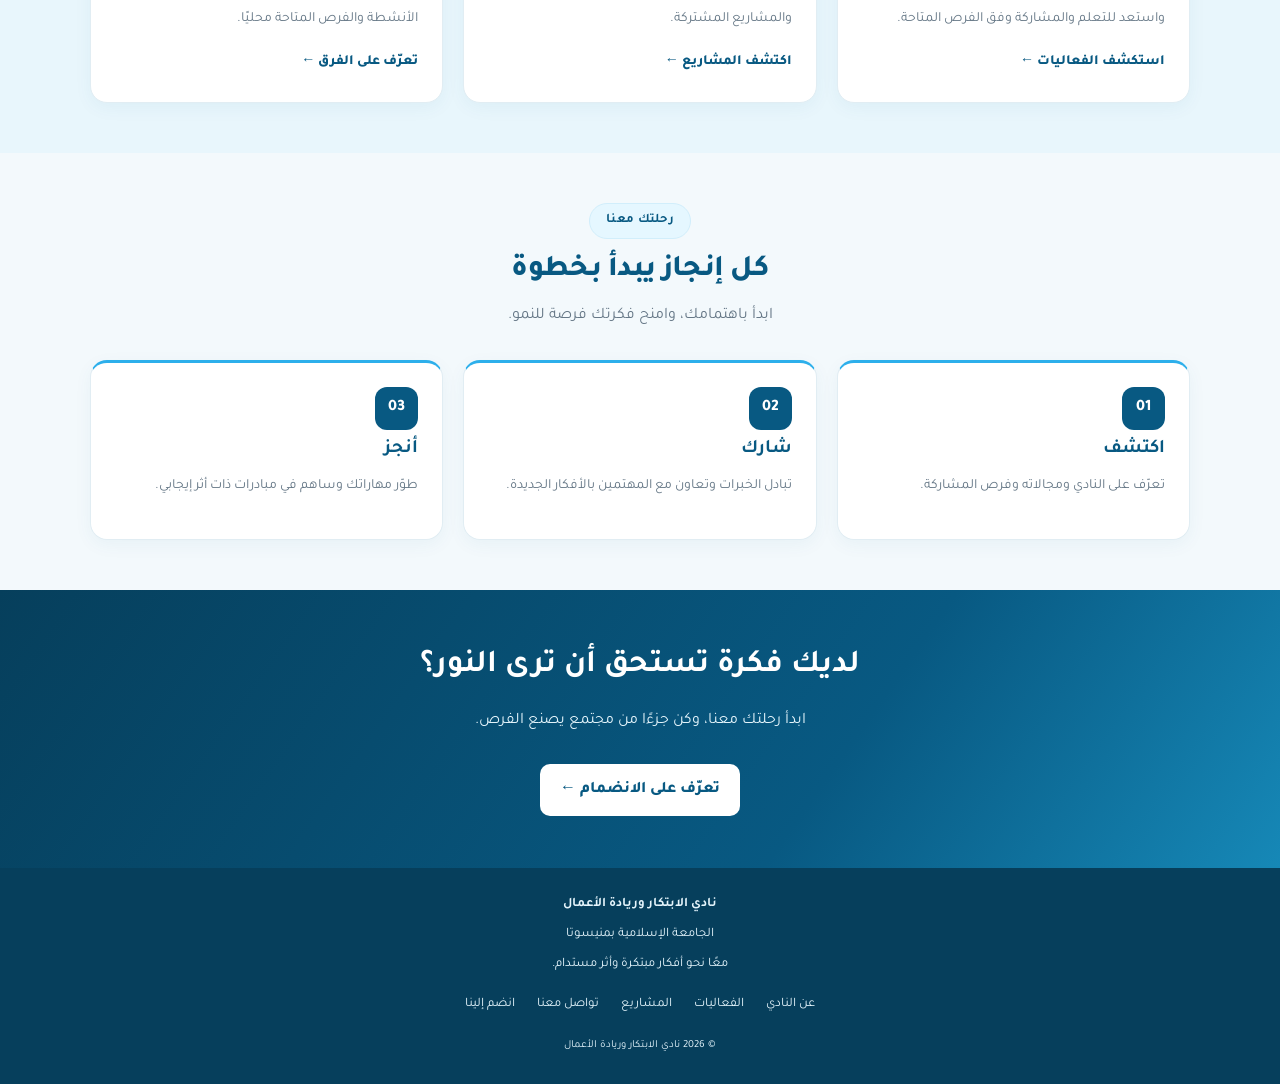
==== commit 67a96834: "Update index.html" ====
--- a/index.html
+++ b/index.html
@@ -8,7 +8,501 @@
   <meta name="theme-color" content="#085982">
   <title>الرئيسية | نادي الابتكار وريادة الأعمال</title>
   <link rel="stylesheet" href="style.css">
+
+  <style>
+    :root {
+      --navy: #085982;
+      --blue: #2DAFEB;
+      --page: #f3f9fc;
+      --white: #fff;
+      --text: #243746;
+      --muted: #657786;
+      --border: #e1edf3;
+    }
+
+    * { box-sizing: border-box; }
+
+    html { scroll-behavior: smooth; }
+
+    body {
+      margin: 0;
+      font-family: 'Tajawal', Tahoma, Arial, sans-serif;
+      background: var(--page);
+      color: var(--text);
+      line-height: 1.9;
+    }
+
+    a { color: inherit; text-decoration: none; }
+
+    button { font: inherit; cursor: pointer; }
+
+    img { max-width: 100%; display: block; }
+
+    .top-logos {
+      display: flex;
+      align-items: center;
+      justify-content: space-between;
+      gap: 16px;
+      padding: 10px 5%;
+      background: var(--white);
+      border-bottom: 1px solid var(--border);
+    }
+
+    .top-logos img {
+      width: 82px;
+      height: 65px;
+      object-fit: contain;
+    }
+
+    .site-header {
+      position: sticky;
+      top: 0;
+      z-index: 100;
+      background: var(--white);
+      border-bottom: 1px solid var(--border);
+      padding: 14px 5%;
+    }
+
+    .nav-wrap {
+      max-width: 1200px;
+      margin: auto;
+      display: flex;
+      justify-content: space-between;
+      align-items: center;
+      gap: 16px;
+      flex-wrap: wrap;
+    }
+
+    .brand {
+      color: var(--navy);
+      font-weight: 800;
+      font-size: 19px;
+      line-height: 1.6;
+    }
+
+    .header-actions {
+      display: flex;
+      align-items: center;
+      gap: 8px;
+    }
+
+    .theme-toggle {
+      display: inline-flex;
+      align-items: center;
+      justify-content: center;
+      width: 42px;
+      height: 42px;
+      min-width: 42px;
+      padding: 0;
+      border: 1px solid var(--blue);
+      border-radius: 50%;
+      background: transparent;
+      color: var(--navy);
+      font-size: 22px;
+    }
+
+    .menu-toggle {
+      display: none;
+      width: 42px;
+      height: 42px;
+      border: 1px solid var(--border);
+      border-radius: 10px;
+      background: var(--page);
+      color: var(--navy);
+      font-size: 23px;
+    }
+
+    .nav-links {
+      display: flex;
+      flex-wrap: wrap;
+      align-items: center;
+      gap: 15px;
+      font-size: 13px;
+      font-weight: 700;
+    }
+
+    .nav-links a:hover,
+    .nav-links a.active { color: var(--blue); }
+
+    .nav-links .nav-cta {
+      background: var(--navy);
+      color: white;
+      padding: 8px 14px;
+      border-radius: 10px;
+    }
+
+    .nav-links .nav-cta:hover {
+      background: var(--blue);
+      color: white;
+    }
+
+    .container {
+      width: min(1100px, 90%);
+      margin: auto;
+    }
+
+    .hero {
+      position: relative;
+      overflow: hidden;
+      padding: 72px 20px;
+      text-align: center;
+      color: white;
+      background:
+        radial-gradient(circle at 12% 15%, rgba(45,175,235,.35), transparent 28%),
+        linear-gradient(135deg, #085982, #1688b7);
+    }
+
+    .hero::after {
+      content: "";
+      position: absolute;
+      width: 260px;
+      height: 260px;
+      left: -100px;
+      bottom: -150px;
+      border: 1px solid rgba(255,255,255,.22);
+      border-radius: 50%;
+      pointer-events: none;
+    }
+
+    .hero-content {
+      position: relative;
+      z-index: 1;
+      max-width: 800px;
+      margin: auto;
+    }
+
+    .eyebrow {
+      display: inline-block;
+      background: rgba(255,255,255,.13);
+      border: 1px solid rgba(255,255,255,.3);
+      border-radius: 30px;
+      padding: 5px 16px;
+      font-size: 13px;
+      font-weight: 700;
+    }
+
+    .hero h1 {
+      font-size: clamp(30px, 5vw, 48px);
+      line-height: 1.45;
+      margin: 17px 0;
+      font-weight: 800;
+    }
+
+    .hero h1 span { color: #bcecff; }
+
+    .hero p {
+      max-width: 700px;
+      margin: auto;
+      color: #edfaff;
+      font-size: 17px;
+    }
+
+    .hero-actions {
+      display: flex;
+      justify-content: center;
+      flex-wrap: wrap;
+      gap: 12px;
+      margin-top: 26px;
+    }
+
+    .btn {
+      display: inline-flex;
+      justify-content: center;
+      align-items: center;
+      border: 0;
+      border-radius: 10px;
+      padding: 11px 20px;
+      font-weight: 800;
+      text-align: center;
+      transition: transform .2s, background .2s;
+    }
+
+    .btn:hover { transform: translateY(-2px); }
+
+    .btn-primary {
+      background: var(--navy);
+      color: white;
+    }
+
+    .btn-primary:hover { background: #064565; }
+
+    .btn-light {
+      background: white;
+      color: var(--navy);
+    }
+
+    .btn-outline {
+      border: 1px solid rgba(255,255,255,.65);
+      background: transparent;
+      color: white;
+    }
+
+    .hero-points {
+      display: flex;
+      justify-content: center;
+      flex-wrap: wrap;
+      gap: 12px 25px;
+      margin-top: 28px;
+      color: #e8f8ff;
+      font-size: 14px;
+      font-weight: 700;
+    }
+
+    section.content-section { padding: 50px 0; }
+
+    .section-heading {
+      text-align: center;
+      margin-bottom: 28px;
+    }
+
+    .section-heading .eyebrow {
+      color: var(--navy);
+      background: #e5f7ff;
+      border-color: #d1eefb;
+    }
+
+    .section-heading h2 {
+      color: var(--navy);
+      margin: 10px 0 7px;
+      font-size: clamp(23px, 3vw, 30px);
+      line-height: 1.5;
+      font-weight: 800;
+    }
+
+    .section-heading p {
+      color: var(--muted);
+      margin: 0;
+    }
+
+    .card-grid {
+      display: grid;
+      grid-template-columns: repeat(3, minmax(0, 1fr));
+      gap: 20px;
+    }
+
+    .card {
+      min-width: 0;
+      height: 100%;
+      padding: 24px;
+      background: var(--white);
+      border: 1px solid var(--border);
+      border-radius: 17px;
+      box-shadow: 0 5px 18px rgba(8,89,130,.05);
+      transition: transform .2s, box-shadow .2s, border-color .2s;
+    }
+
+    .card:hover {
+      transform: translateY(-4px);
+      border-color: rgba(45,175,235,.55);
+      box-shadow: 0 12px 28px rgba(8,89,130,.1);
+    }
+
+    .card-icon {
+      display: grid;
+      place-items: center;
+      width: 54px;
+      height: 54px;
+      margin-bottom: 13px;
+      border-radius: 15px;
+      background: #e4f6fd;
+      font-size: 27px;
+    }
+
+    .card h3 {
+      color: var(--navy);
+      margin: 5px 0 8px;
+      font-size: 19px;
+      line-height: 1.6;
+    }
+
+    .card p {
+      color: var(--muted);
+      font-size: 14px;
+      margin: 0 0 15px;
+    }
+
+    .text-link {
+      display: inline-block;
+      color: var(--navy);
+      font-weight: 800;
+      font-size: 14px;
+    }
+
+    .text-link:hover { color: var(--blue); }
+
+    .soft-section { background: #e8f6fc; }
+
+    .steps .card { border-top: 3px solid var(--blue); }
+
+    .step-number {
+      display: inline-grid;
+      place-items: center;
+      width: 43px;
+      height: 43px;
+      border-radius: 12px;
+      background: var(--navy);
+      color: white;
+      font-weight: 800;
+    }
+
+    .cta {
+      text-align: center;
+      background: linear-gradient(125deg, #063f5c, #085982 65%, #1688b7);
+      color: white;
+      padding: 52px 20px;
+    }
+
+    .cta h2 {
+      font-size: clamp(24px, 4vw, 32px);
+      margin: 0 0 8px;
+      line-height: 1.5;
+    }
+
+    .cta p { color: #e5f5fc; }
+
+    footer {
+      padding: 25px 5%;
+      text-align: center;
+      background: #063f5c;
+      color: #e5f5fc;
+      font-size: 13px;
+    }
+
+    footer p { margin: 5px 0; }
+
+    .footer-links {
+      display: flex;
+      justify-content: center;
+      flex-wrap: wrap;
+      gap: 12px 22px;
+      margin: 16px 0;
+    }
+
+    .footer-links a:hover { color: var(--blue); }
+
+    @media (max-width: 900px) {
+      .nav-wrap { justify-content: space-between; }
+
+      .menu-toggle { display: inline-flex; align-items: center; justify-content: center; }
+
+      .nav-links {
+        display: none;
+        width: 100%;
+        flex-direction: column;
+        align-items: stretch;
+        gap: 0;
+        padding: 8px;
+        background: var(--page);
+        border: 1px solid var(--border);
+        border-radius: 12px;
+      }
+
+      .nav-links.open { display: flex; }
+
+      .nav-links a {
+        padding: 10px;
+        border-bottom: 1px solid var(--border);
+      }
+
+      .nav-links .nav-cta {
+        margin-top: 8px;
+        text-align: center;
+      }
+
+      .card-grid { grid-template-columns: repeat(2, minmax(0, 1fr)); }
+    }
+
+    @media (max-width: 560px) {
+      .top-logos { padding: 8px 16px; }
+      .top-logos img { width: 66px; height: 53px; }
+
+      .site-header { padding: 11px 5%; }
+
+      .brand {
+        max-width: 58%;
+        font-size: 15px;
+      }
+
+      .header-actions { gap: 5px; }
+
+      .theme-toggle,
+      .menu-toggle {
+        width: 39px;
+        height: 39px;
+        min-width: 39px;
+      }
+
+      .hero { padding: 48px 18px; }
+      .hero p { font-size: 15px; }
+      .hero-actions { flex-direction: column; }
+      .hero-actions .btn { width: 100%; }
+      .hero-points { gap: 8px 14px; }
+
+      section.content-section { padding: 36px 0; }
+
+      .card-grid { grid-template-columns: 1fr; }
+      .card { padding: 21px; }
+
+      .cta { padding: 40px 18px; }
+    }
+
+    /* الوضع الداكن */
+    html[data-theme="dark"] {
+      --page: #101923;
+      --white: #172532;
+      --text: #edf4fa;
+      --muted: #b7c8d5;
+      --border: #344b5e;
+    }
+
+    html[data-theme="dark"] body { background: var(--page); color: var(--text); }
+
+    html[data-theme="dark"] .top-logos,
+    html[data-theme="dark"] .site-header { background: #172532; }
+
+    html[data-theme="dark"] .brand,
+    html[data-theme="dark"] .section-heading h2,
+    html[data-theme="dark"] .card h3,
+    html[data-theme="dark"] .text-link { color: #edf4fa; }
+
+    html[data-theme="dark"] .soft-section { background: #14212d; }
+
+    html[data-theme="dark"] .card {
+      background: #1b2b3a;
+      border-color: #344b5e;
+    }
+
+    html[data-theme="dark"] .card-icon { background: #263f50; }
+
+    html[data-theme="dark"] .section-heading .eyebrow {
+      background: #203b4d;
+      color: #bcecff;
+      border-color: #344b5e;
+    }
+
+    html[data-theme="dark"] .nav-links {
+      background: #172532;
+      border-color: #344b5e;
+    }
+
+    html[data-theme="dark"] .nav-links a { color: #edf4fa; }
+
+    html[data-theme="dark"] .nav-links a.active,
+    html[data-theme="dark"] .nav-links a:hover { color: #6acbfa; }
+
+    html[data-theme="dark"] .menu-toggle {
+      background: #203b4d;
+      color: #edf4fa;
+      border-color: #344b5e;
+    }
+
+    @media (prefers-reduced-motion: reduce) {
+      html { scroll-behavior: auto; }
+      *, *::before, *::after { transition: none !important; }
+    }
+  </style>
 </head>
+
 <body>
 
   <div class="top-logos">
@@ -16,171 +510,171 @@
     <img src="IMG_1948.JPG" alt="شعار نادي الابتكار وريادة الأعمال">
   </div>
 
-  <header class="header">
-    <a class="logo" href="index.html">نادي الابتكار وريادة الأعمال</a>
-
-    <div class="header-actions">
-      <button
-        class="theme-toggle"
-        id="theme-toggle"
-        type="button"
-        aria-label="التبديل إلى الوضع الداكن"
-        title="تغيير مظهر الموقع">🌙</button>
-
-      <button
-        class="menu-toggle"
-        type="button"
-        aria-label="فتح قائمة التنقل"
-        aria-controls="main-navigation"
-        aria-expanded="false">☰</button>
+  <header class="site-header">
+    <div class="nav-wrap">
+      <a class="brand" href="index.html">نادي الابتكار وريادة الأعمال</a>
+
+      <div class="header-actions">
+        <button class="theme-toggle" type="button"
+          aria-label="التبديل إلى الوضع الداكن"
+          title="تغيير المظهر">🌙</button>
+
+        <button class="menu-toggle" type="button"
+          aria-label="فتح قائمة التنقل"
+          aria-controls="main-nav"
+          aria-expanded="false">☰</button>
+      </div>
+
+      <nav class="nav-links" id="main-nav" aria-label="القائمة الرئيسية">
+        <a class="active" href="index.html" aria-current="page">الرئيسية</a>
+        <a href="about.html">عن النادي</a>
+        <a href="teams.html">الفرق</a>
+        <a href="events.html">الفعاليات</a>
+        <a href="projects.html">المشاريع</a>
+        <a href="contact.html">تواصل معنا</a>
+        <a class="nav-cta" href="join.html">انضم إلى النادي</a>
+      </nav>
     </div>
-
-    <nav class="nav" id="main-navigation" aria-label="القائمة الرئيسية">
-      <a class="active" href="index.html" aria-current="page">الرئيسية</a>
-      <a href="about.html">عن النادي</a>
-      <a href="teams.html">الفرق</a>
-      <a href="events.html">الفعاليات</a>
-      <a href="projects.html">المشاريع</a>
-      <a href="contact.html">تواصل معنا</a>
-      <a class="nav-cta" href="join.html">انضم إلى النادي</a>
-    </nav>
   </header>
 
   <main>
-    <section class="hero home-hero">
+    <section class="hero">
       <div class="hero-content">
         <span class="eyebrow">نفكر • نبتكر • ننجز</span>
         <h1>فكرتك اليوم،<br><span>مشروعك غدًا</span></h1>
         <p>
-          مساحة طلابية تجمع العقول المبدعة لتحويل الأفكار إلى مشاريع،
+          مساحة طلابية تجمع العقول المبدعة لتطوير الأفكار،
           وبناء المهارات، واستكشاف فرص المشاركة في المسابقات
           والهاكاثونات والفعاليات.
         </p>
 
-        <div class="actions">
-          <a class="btn" href="join.html">اكتشف الانضمام ←</a>
-          <a class="btn btn-outline" href="about.html">تعرّف على النادي</a>
-        </div>
-
-        <div class="hero-highlights">
+        <div class="hero-actions">
+          <a class="btn btn-light" href="join.html">تعرّف على الانضمام ←</a>
+          <a class="btn btn-outline" href="about.html">اكتشف النادي</a>
+        </div>
+
+        <div class="hero-points">
           <span>✦ تطوير المهارات</span>
           <span>✦ العمل الجماعي</span>
           <span>✦ صناعة الفرص</span>
         </div>
       </div>
-
-      <div class="hero-image" aria-label="مساحة بصرية تعبّر عن الابتكار">
-        <div class="hero-orbit orbit-one"></div>
-        <div class="hero-orbit orbit-two"></div>
-        <div class="hero-symbol">✦</div>
-        <div class="image-note">كل فكرة تستحق فرصة</div>
+    </section>
+
+    <section class="content-section">
+      <div class="container">
+        <div class="section-heading">
+          <span class="eyebrow">وجهتنا</span>
+          <h2>من الفكرة إلى الأثر</h2>
+          <p>نعمل معًا لخلق تجربة جامعية أكثر إبداعًا وتعاونًا.</p>
+        </div>
+
+        <div class="card-grid">
+          <article class="card">
+            <div class="card-icon" aria-hidden="true">💡</div>
+            <h3>الابتكار</h3>
+            <p>اكتشاف التحديات وصناعة أفكار وحلول جديدة تضيف قيمة.</p>
+            <a class="text-link" href="about.html">تعرّف على النادي ←</a>
+          </article>
+
+          <article class="card">
+            <div class="card-icon" aria-hidden="true">🚀</div>
+            <h3>ريادة الأعمال</h3>
+            <p>تطوير الأفكار وتحويلها إلى مبادرات ومشاريع قابلة للنمو.</p>
+            <a class="text-link" href="projects.html">استكشف المشاريع ←</a>
+          </article>
+
+          <article class="card">
+            <div class="card-icon" aria-hidden="true">🤝</div>
+            <h3>العمل الجماعي</h3>
+            <p>تكوين فرق تتشارك الخبرات وتعمل معًا لتحقيق الأهداف.</p>
+            <a class="text-link" href="teams.html">تعرّف على الفرق ←</a>
+          </article>
+        </div>
       </div>
     </section>
 
-    <section class="section home-intro">
-      <div class="section-heading">
-        <span class="eyebrow">وجهتنا</span>
-        <h2>من الفكرة إلى الأثر</h2>
-        <p>نعمل معًا لخلق تجربة جامعية أكثر إبداعًا وتعاونًا.</p>
-      </div>
-
-      <div class="grid grid-3">
-        <article class="card home-card">
-          <div class="icon" aria-hidden="true">💡</div>
-          <h3>الابتكار</h3>
-          <p>اكتشاف التحديات وصناعة أفكار وحلول جديدة تضيف قيمة.</p>
-        </article>
-
-        <article class="card home-card">
-          <div class="icon" aria-hidden="true">🚀</div>
-          <h3>ريادة الأعمال</h3>
-          <p>تطوير الأفكار وتحويلها إلى مبادرات ومشاريع قابلة للنمو.</p>
-        </article>
-
-        <article class="card home-card">
-          <div class="icon" aria-hidden="true">🤝</div>
-          <h3>العمل الجماعي</h3>
-          <p>تكوين فرق تتشارك الخبرات وتعمل معًا لتحقيق الأهداف.</p>
-        </article>
+    <section class="content-section soft-section">
+      <div class="container">
+        <div class="section-heading">
+          <span class="eyebrow">مجالات المشاركة</span>
+          <h2>مساحتك لتجربة شيء جديد</h2>
+          <p>تعلّم، شارك، وطوّر مهاراتك مع مجتمع النادي.</p>
+        </div>
+
+        <div class="card-grid">
+          <article class="card">
+            <div class="card-icon" aria-hidden="true">🏆</div>
+            <h3>الفعاليات والهاكاثونات</h3>
+            <p>استكشف فرص المسابقات والورش والهاكاثونات، واستعد للتعلم والمشاركة وفق الفرص المتاحة.</p>
+            <a class="text-link" href="events.html">استكشف الفعاليات ←</a>
+          </article>
+
+          <article class="card">
+            <div class="card-icon" aria-hidden="true">🧩</div>
+            <h3>المشاريع الطلابية</h3>
+            <p>مساحة لعرض الأفكار، وتكوين الفرق، وتطوير المبادرات والمشاريع المشتركة.</p>
+            <a class="text-link" href="projects.html">اكتشف المشاريع ←</a>
+          </article>
+
+          <article class="card">
+            <div class="card-icon" aria-hidden="true">🌐</div>
+            <h3>فريق المناطق</h3>
+            <p>التعاون بين الطلاب في مناطقهم والمساهمة في الأنشطة والفرص المتاحة محليًا.</p>
+            <a class="text-link" href="teams.html">تعرّف على الفرق ←</a>
+          </article>
+        </div>
       </div>
     </section>
 
-    <section class="section soft home-opportunities">
-      <div class="section-heading">
-        <span class="eyebrow">مجالات المشاركة</span>
-        <h2>مساحتك لتجربة شيء جديد</h2>
-        <p>تعلّم، شارك، وطوّر مهاراتك مع مجتمع النادي.</p>
-      </div>
-
-      <div class="grid grid-2">
-        <article class="card opportunity-card">
-          <div class="icon" aria-hidden="true">🏆</div>
-          <h3>الفعاليات والهاكاثونات</h3>
-          <p>
-            تعرّف على فرص المسابقات والورش والهاكاثونات،
-            واستعد للمشاركة والتعلّم وفق الفرص المتاحة.
-          </p>
-          <a class="text-link" href="events.html">استكشف الفعاليات ←</a>
-        </article>
-
-        <article class="card opportunity-card">
-          <div class="icon" aria-hidden="true">🧩</div>
-          <h3>المشاريع الطلابية</h3>
-          <p>
-            مساحة لعرض الأفكار، وتكوين الفرق،
-            وتطوير المبادرات والمشاريع المشتركة.
-          </p>
-          <a class="text-link" href="projects.html">اكتشف المشاريع ←</a>
-        </article>
+    <section class="content-section steps">
+      <div class="container">
+        <div class="section-heading">
+          <span class="eyebrow">رحلتك معنا</span>
+          <h2>كل إنجاز يبدأ بخطوة</h2>
+          <p>ابدأ باهتمامك، وامنح فكرتك فرصة للنمو.</p>
+        </div>
+
+        <div class="card-grid">
+          <article class="card">
+            <div class="step-number">01</div>
+            <h3>اكتشف</h3>
+            <p>تعرّف على النادي ومجالاته وفرص المشاركة.</p>
+          </article>
+
+          <article class="card">
+            <div class="step-number">02</div>
+            <h3>شارك</h3>
+            <p>تبادل الخبرات وتعاون مع المهتمين بالأفكار الجديدة.</p>
+          </article>
+
+          <article class="card">
+            <div class="step-number">03</div>
+            <h3>أنجز</h3>
+            <p>طوّر مهاراتك وساهم في مبادرات ذات أثر إيجابي.</p>
+          </article>
+        </div>
       </div>
     </section>
 
-    <section class="section home-journey">
-      <div class="section-heading">
-        <span class="eyebrow">رحلتك معنا</span>
-        <h2>كل إنجاز يبدأ بخطوة</h2>
-        <p>ابدأ باهتمامك، وامنح فكرتك فرصة للنمو.</p>
-      </div>
-
-      <div class="grid grid-3">
-        <article class="card journey-card">
-          <div class="journey-number">01</div>
-          <h3>اكتشف</h3>
-          <p>تعرّف على النادي ومجالاته وفرص المشاركة.</p>
-        </article>
-
-        <article class="card journey-card">
-          <div class="journey-number">02</div>
-          <h3>شارك</h3>
-          <p>تبادل الخبرات وتعاون مع المهتمين بالأفكار الجديدة.</p>
-        </article>
-
-        <article class="card journey-card">
-          <div class="journey-number">03</div>
-          <h3>أنجز</h3>
-          <p>طوّر مهاراتك وساهم في مبادرات ذات أثر إيجابي.</p>
-        </article>
+    <section class="cta">
+      <div class="container">
+        <h2>لديك فكرة تستحق أن ترى النور؟</h2>
+        <p>ابدأ رحلتك معنا، وكن جزءًا من مجتمع يصنع الفرص.</p>
+        <a class="btn btn-light" href="join.html">تعرّف على الانضمام ←</a>
       </div>
     </section>
-
-    <section class="cta-section home-cta">
-      <span class="eyebrow">المستقبل يبدأ بفكرة</span>
-      <h2>لديك فكرة تستحق أن ترى النور؟</h2>
-      <p>ابدأ رحلتك معنا، وكن جزءًا من مجتمع يصنع الفرص.</p>
-      <a class="btn btn-light" href="join.html">تعرّف على الانضمام ←</a>
-    </section>
   </main>
 
-  <footer class="footer">
-    <a class="logo footer-logo" href="index.html">
-      نادي الابتكار وريادة الأعمال
-    </a>
+  <footer>
+    <strong>نادي الابتكار وريادة الأعمال</strong>
     <p>الجامعة الإسلامية بمنيسوتا</p>
     <p>معًا نحو أفكار مبتكرة وأثر مستدام.</p>
 
     <div class="footer-links">
       <a href="about.html">عن النادي</a>
       <a href="events.html">الفعاليات</a>
+      <a href="projects.html">المشاريع</a>
       <a href="contact.html">تواصل معنا</a>
       <a href="join.html">انضم إلينا</a>
     </div>
--- a/style.css
+++ b/style.css
@@ -741,3 +741,484 @@
     transition-duration: .01ms !important;
   }
 }
+
+/* =========================================
+   تطوير الصفحة الرئيسية — نادي الابتكار
+========================================= */
+
+/* تحسين الانتقالات العامة */
+.header,
+.top-logos,
+.card,
+.hero-image,
+.theme-toggle {
+  transition: background-color .25s ease, color .25s ease,
+              border-color .25s ease, box-shadow .25s ease;
+}
+
+/* زر تغيير المظهر */
+.theme-toggle {
+  display: inline-flex;
+  align-items: center;
+  justify-content: center;
+  flex-shrink: 0;
+  width: 44px;
+  height: 44px;
+  border: 1px solid var(--border);
+  border-radius: 14px;
+  background: var(--light);
+  color: var(--dark);
+  font-size: 1.25rem;
+  cursor: pointer;
+}
+
+.theme-toggle:hover {
+  background: var(--blue);
+  color: #fff;
+  transform: translateY(-2px);
+}
+
+/* ترتيب عناصر الرأس */
+.header {
+  gap: 14px;
+}
+
+.header .logo {
+  flex: 0 1 auto;
+}
+
+.nav {
+  row-gap: 10px;
+}
+
+/* الواجهة الرئيسية */
+.home-hero {
+  position: relative;
+  overflow: hidden;
+  padding-top: 78px;
+  padding-bottom: 78px;
+  background:
+    radial-gradient(ellipse at 8% 10%, rgba(45,175,235,.13), transparent 35%),
+    linear-gradient(135deg, #F2FAFD 0%, #FFFFFF 72%);
+}
+
+.home-hero .hero-content {
+  position: relative;
+  z-index: 2;
+}
+
+.home-hero .eyebrow {
+  display: inline-flex;
+  align-items: center;
+  gap: 8px;
+  padding: 6px 14px;
+  border: 1px solid rgba(45,175,235,.25);
+  border-radius: 30px;
+  background: rgba(45,175,235,.09);
+  font-size: .95rem;
+}
+
+.home-hero h1 {
+  max-width: 760px;
+  letter-spacing: -.7px;
+}
+
+.home-hero .hero-content > p {
+  max-width: 600px;
+  font-size: 1.12rem;
+  line-height: 2;
+}
+
+.home-hero .hero-image {
+  min-height: 420px;
+  isolation: isolate;
+  border: 1px solid rgba(255,255,255,.35);
+  box-shadow: 0 25px 65px rgba(8,89,130,.18);
+}
+
+.home-hero .hero-image img {
+  height: 420px;
+}
+
+/* الزخارف */
+.hero-orbit {
+  position: absolute;
+  z-index: 0;
+  display: block;
+  border: 1px solid rgba(255,255,255,.38);
+  border-radius: 50%;
+  pointer-events: none;
+}
+
+.orbit-one {
+  width: 240px;
+  height: 240px;
+  top: 8%;
+  right: 8%;
+}
+
+.orbit-two {
+  width: 155px;
+  height: 155px;
+  bottom: 8%;
+  left: 9%;
+}
+
+.hero-symbol {
+  position: absolute;
+  z-index: 2;
+  top: 24px;
+  left: 25px;
+  display: grid;
+  place-items: center;
+  width: 62px;
+  height: 62px;
+  border: 1px solid rgba(255,255,255,.4);
+  border-radius: 20px;
+  background: rgba(255,255,255,.16);
+  color: white;
+  font-size: 1.8rem;
+  backdrop-filter: blur(8px);
+}
+
+/* بطاقات الأقسام الرئيسية */
+.home-intro,
+.home-opportunities,
+.home-journey {
+  position: relative;
+}
+
+.home-card,
+.opportunity-card,
+.journey-card {
+  height: 100%;
+  border-radius: 22px;
+  background: var(--white);
+}
+
+.home-card:hover,
+.opportunity-card:hover,
+.journey-card:hover {
+  border-color: rgba(45,175,235,.45);
+  transform: translateY(-5px);
+}
+
+.home-card .icon,
+.opportunity-card .icon {
+  display: inline-grid;
+  place-items: center;
+  width: 58px;
+  height: 58px;
+  border-radius: 17px;
+  background: rgba(45,175,235,.12);
+  color: var(--dark);
+}
+
+.home-card h3,
+.opportunity-card h3,
+.journey-card h3 {
+  margin-top: 14px;
+}
+
+.home-card p,
+.opportunity-card p,
+.journey-card p {
+  line-height: 1.9;
+}
+
+/* قسم الفرص */
+.home-opportunities {
+  background:
+    radial-gradient(circle at 95% 5%, rgba(45,175,235,.09), transparent 30%),
+    var(--light);
+}
+
+.opportunity-card {
+  border-top: 3px solid var(--blue);
+}
+
+/* خطوات رحلة النادي */
+.home-journey .journey-card {
+  position: relative;
+  padding-top: 30px;
+}
+
+.journey-number {
+  display: inline-grid;
+  place-items: center;
+  width: 48px;
+  height: 48px;
+  border-radius: 15px;
+  background: var(--dark);
+  color: #fff;
+  font-weight: 800;
+  font-size: 1.2rem;
+  box-shadow: 0 8px 18px rgba(8,89,130,.16);
+}
+
+/* الدعوة الختامية */
+.home-cta {
+  position: relative;
+  overflow: hidden;
+  background:
+    radial-gradient(circle at 10% 20%, rgba(45,175,235,.28), transparent 30%),
+    linear-gradient(125deg, #064565, #085982 60%, #0B709F);
+}
+
+.home-cta > * {
+  position: relative;
+  z-index: 1;
+}
+
+.home-cta .btn-light {
+  border: 0;
+  box-shadow: 0 8px 24px rgba(0,0,0,.12);
+}
+
+/* =========================================
+   الوضع الداكن
+========================================= */
+
+html[data-theme="dark"] {
+  color-scheme: dark;
+  --ink: #E8F2F8;
+  --muted: #B1C5D2;
+  --light: #102B3A;
+  --white: #0B1E29;
+  --border: #294655;
+  --shadow: 0 12px 35px rgba(0,0,0,.22);
+}
+
+html[data-theme="dark"] body {
+  background: #0B1E29;
+  color: var(--ink);
+}
+
+html[data-theme="dark"] .top-logos,
+html[data-theme="dark"] .header {
+  background: rgba(11,30,41,.97);
+  border-color: var(--border);
+}
+
+html[data-theme="dark"] .logo,
+html[data-theme="dark"] .nav a,
+html[data-theme="dark"] .section-heading h2,
+html[data-theme="dark"] .section h2,
+html[data-theme="dark"] .card h3,
+html[data-theme="dark"] .text-link,
+html[data-theme="dark"] .page-hero h1 {
+  color: var(--ink);
+}
+
+html[data-theme="dark"] .nav a:hover,
+html[data-theme="dark"] .nav a.active,
+html[data-theme="dark"] .logo span {
+  color: var(--blue);
+}
+
+html[data-theme="dark"] .nav .nav-cta {
+  background: var(--blue);
+  color: #061C28;
+}
+
+html[data-theme="dark"] .menu-toggle,
+html[data-theme="dark"] .theme-toggle {
+  background: #173847;
+  color: #E8F2F8;
+  border-color: var(--border);
+}
+
+html[data-theme="dark"] .home-hero,
+html[data-theme="dark"] .page-hero {
+  background:
+    radial-gradient(ellipse at 8% 10%, rgba(45,175,235,.10), transparent 35%),
+    linear-gradient(135deg, #102B3A, #0B1E29 75%);
+}
+
+html[data-theme="dark"] .home-hero h1,
+html[data-theme="dark"] .page-hero h1,
+html[data-theme="dark"] .home-card h3,
+html[data-theme="dark"] .opportunity-card h3,
+html[data-theme="dark"] .journey-card h3 {
+  color: #E8F7FF;
+}
+
+html[data-theme="dark"] .home-card,
+html[data-theme="dark"] .opportunity-card,
+html[data-theme="dark"] .journey-card,
+html[data-theme="dark"] .card,
+html[data-theme="dark"] .form-card {
+  background: #102B3A;
+  border-color: var(--border);
+}
+
+html[data-theme="dark"] .soft,
+html[data-theme="dark"] .home-opportunities {
+  background: #0E2634;
+}
+
+html[data-theme="dark"] .btn-outline {
+  background: #102B3A;
+  color: #E8F2F8;
+  border-color: var(--border);
+}
+
+html[data-theme="dark"] .tag,
+html[data-theme="dark"] .notice {
+  background: #173847;
+  color: #DDF5FF;
+}
+
+html[data-theme="dark"] .form-card input,
+html[data-theme="dark"] .form-card textarea,
+html[data-theme="dark"] .form-card select {
+  background: #0B1E29;
+  color: #E8F2F8;
+  border-color: var(--border);
+}
+
+html[data-theme="dark"] .form-card label,
+html[data-theme="dark"] .form-status {
+  color: var(--ink);
+}
+
+html[data-theme="dark"] .image-note {
+  background: #102B3A;
+  color: #E8F2F8;
+  border: 1px solid var(--border);
+}
+
+/* =========================================
+   تحسينات الآيباد والجوال
+========================================= */
+
+@media (max-width: 1000px) {
+  .home-hero {
+    padding-top: 48px;
+    padding-bottom: 48px;
+  }
+
+  .home-hero .hero-image,
+  .home-hero .hero-image img {
+    min-height: 320px;
+    height: 320px;
+  }
+
+  .header {
+    flex-wrap: wrap;
+  }
+
+  .header .logo {
+    flex: 1 1 180px;
+  }
+
+  .theme-toggle {
+    margin-inline-start: auto;
+  }
+}
+
+@media (max-width: 600px) {
+  .home-hero {
+    padding-top: 35px;
+    padding-bottom: 38px;
+  }
+
+  .home-hero h1 {
+    font-size: clamp(2rem, 8vw, 2.5rem);
+  }
+
+  .home-hero .hero-content > p {
+    font-size: 1rem;
+  }
+
+  .home-hero .hero-image,
+  .home-hero .hero-image img {
+    min-height: 260px;
+    height: 260px;
+  }
+
+  .hero-symbol {
+    width: 48px;
+    height: 48px;
+    top: 15px;
+    left: 15px;
+    font-size: 1.4rem;
+  }
+
+  .home-card,
+  .opportunity-card,
+  .journey-card {
+    border-radius: 17px;
+  }
+
+  .journey-number {
+    width: 43px;
+    height: 43px;
+  }
+
+  html[data-theme="dark"] .nav {
+    background: #0B1E29;
+    border-radius: 12px;
+    padding: 8px;
+  }
+}
+/* تحسين الواجهة الرئيسية */
+.home-hero {
+  min-height: 560px;
+  gap: 55px;
+}
+
+.home-hero .hero-content {
+  max-width: 650px;
+}
+
+.home-hero .hero-image {
+  border-radius: 30px;
+  box-shadow: 0 25px 60px rgba(8, 89, 130, 0.2);
+}
+
+.home-card,
+.opportunity-card,
+.journey-card {
+  border-radius: 24px;
+  padding: 30px;
+  transition: transform 0.25s ease, box-shadow 0.25s ease;
+}
+
+.home-card:hover,
+.opportunity-card:hover,
+.journey-card:hover {
+  transform: translateY(-6px);
+  box-shadow: 0 18px 40px rgba(8, 89, 130, 0.12);
+}
+
+.section-heading {
+  margin-bottom: 42px;
+}
+
+.section-heading h2 {
+  letter-spacing: -0.4px;
+}
+
+.home-cta {
+  padding-top: 75px;
+  padding-bottom: 75px;
+}
+
+@media (max-width: 600px) {
+  .home-hero {
+    min-height: auto;
+    gap: 28px;
+  }
+
+  .home-card,
+  .opportunity-card,
+  .journey-card {
+    padding: 23px;
+  }
+
+  .home-cta {
+    padding-top: 48px;
+    padding-bottom: 48px;
+  }
+}
